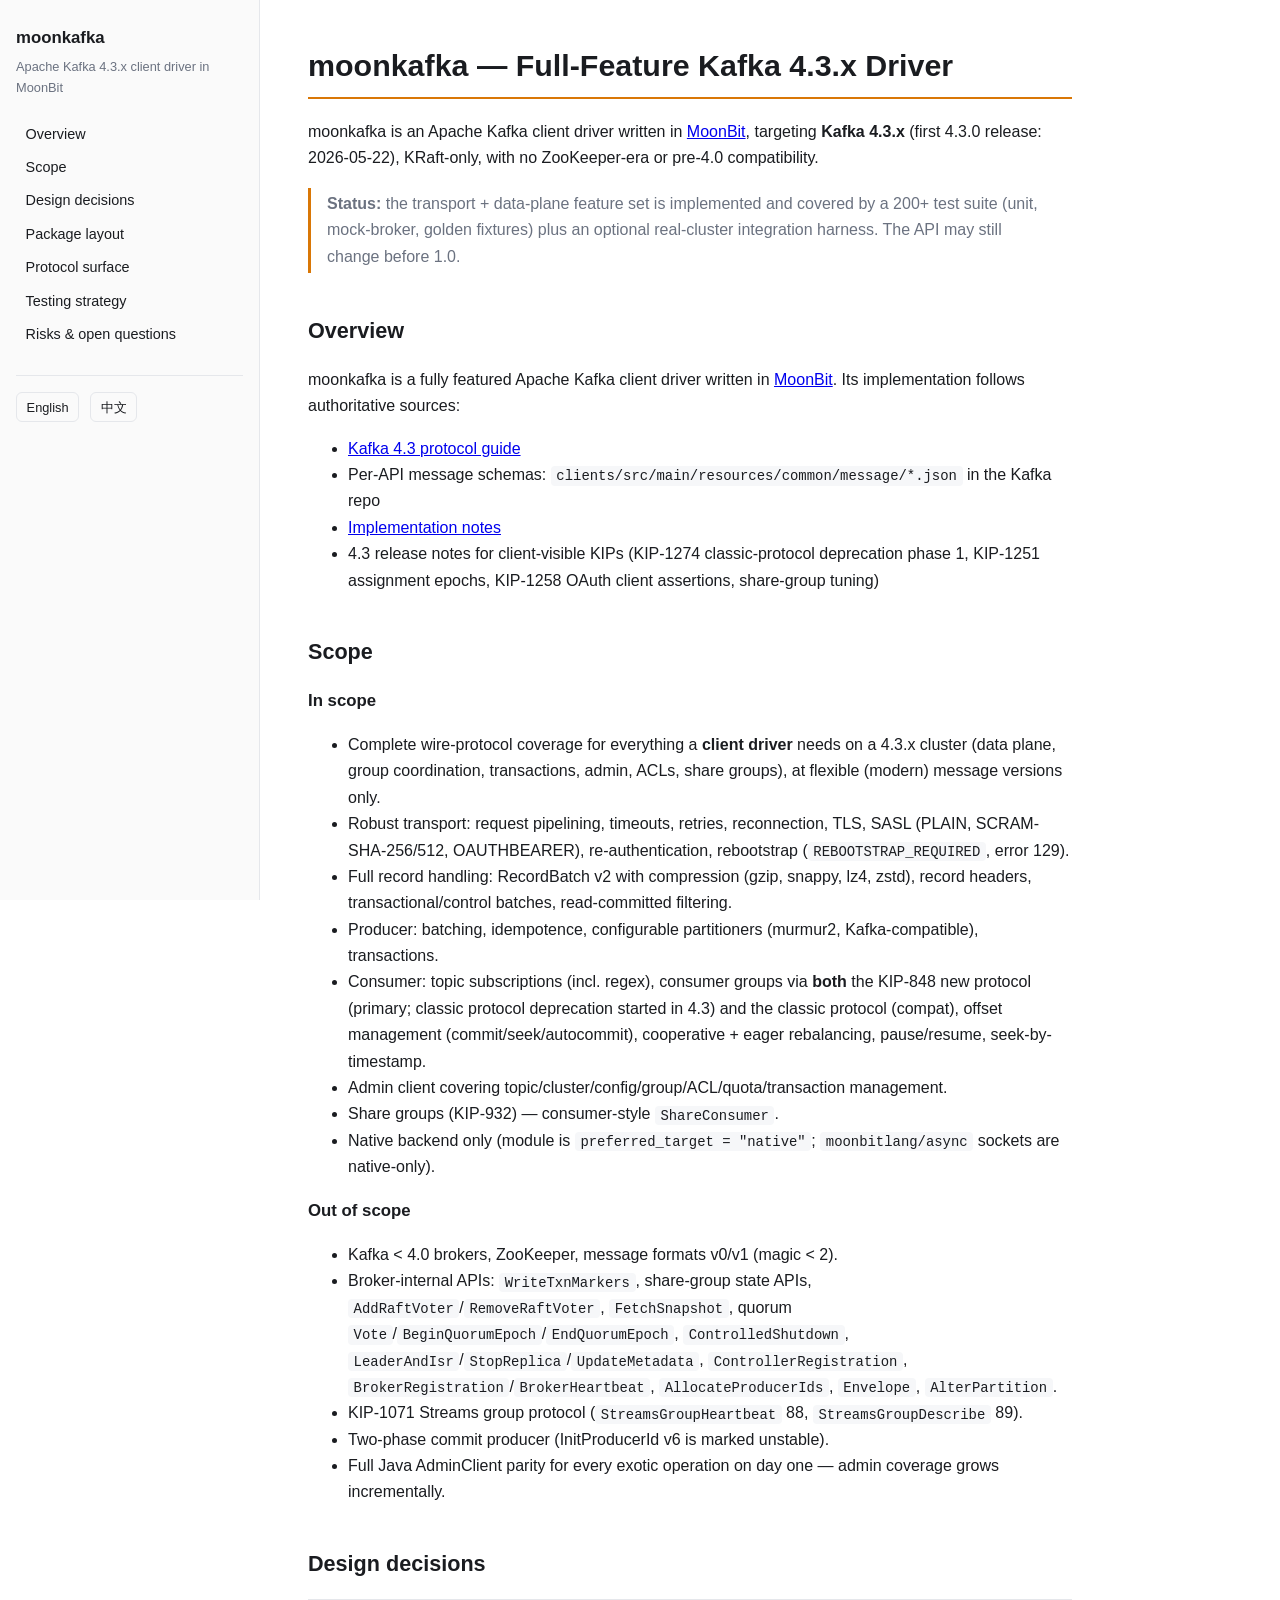
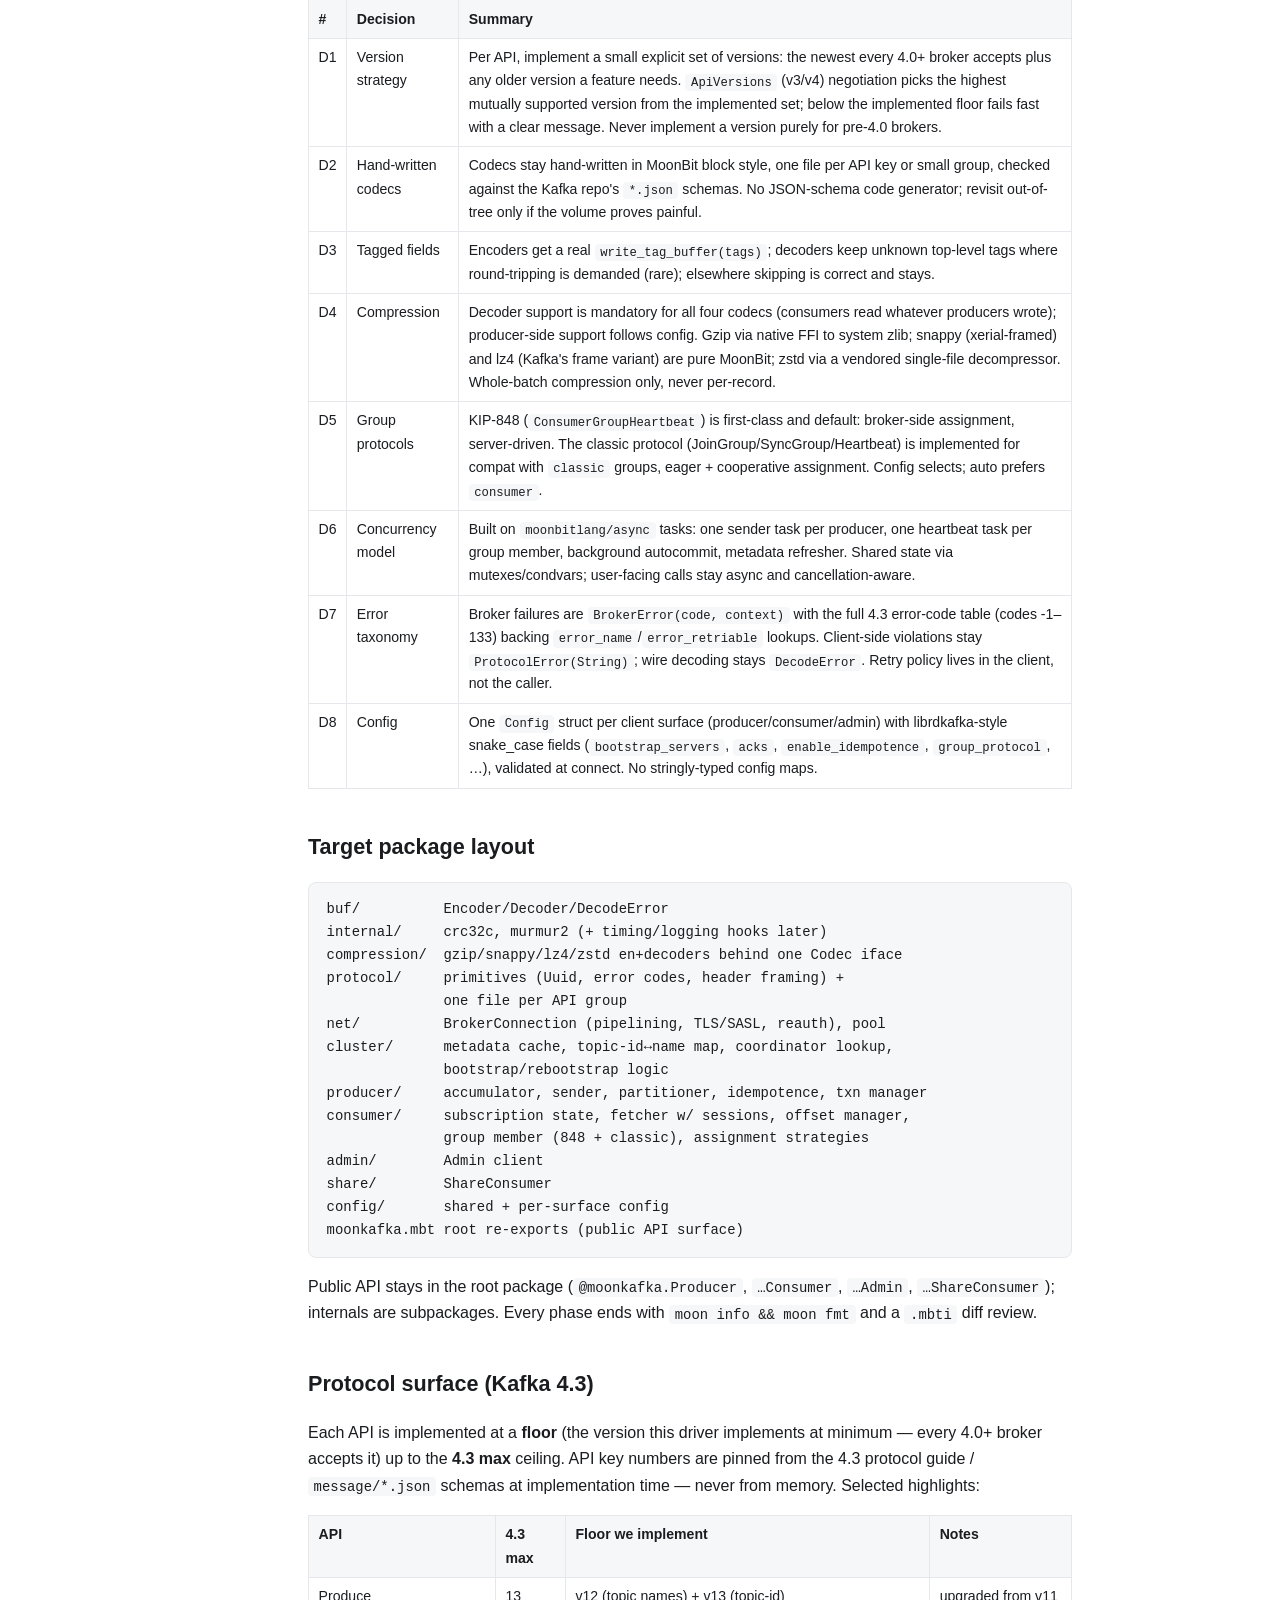
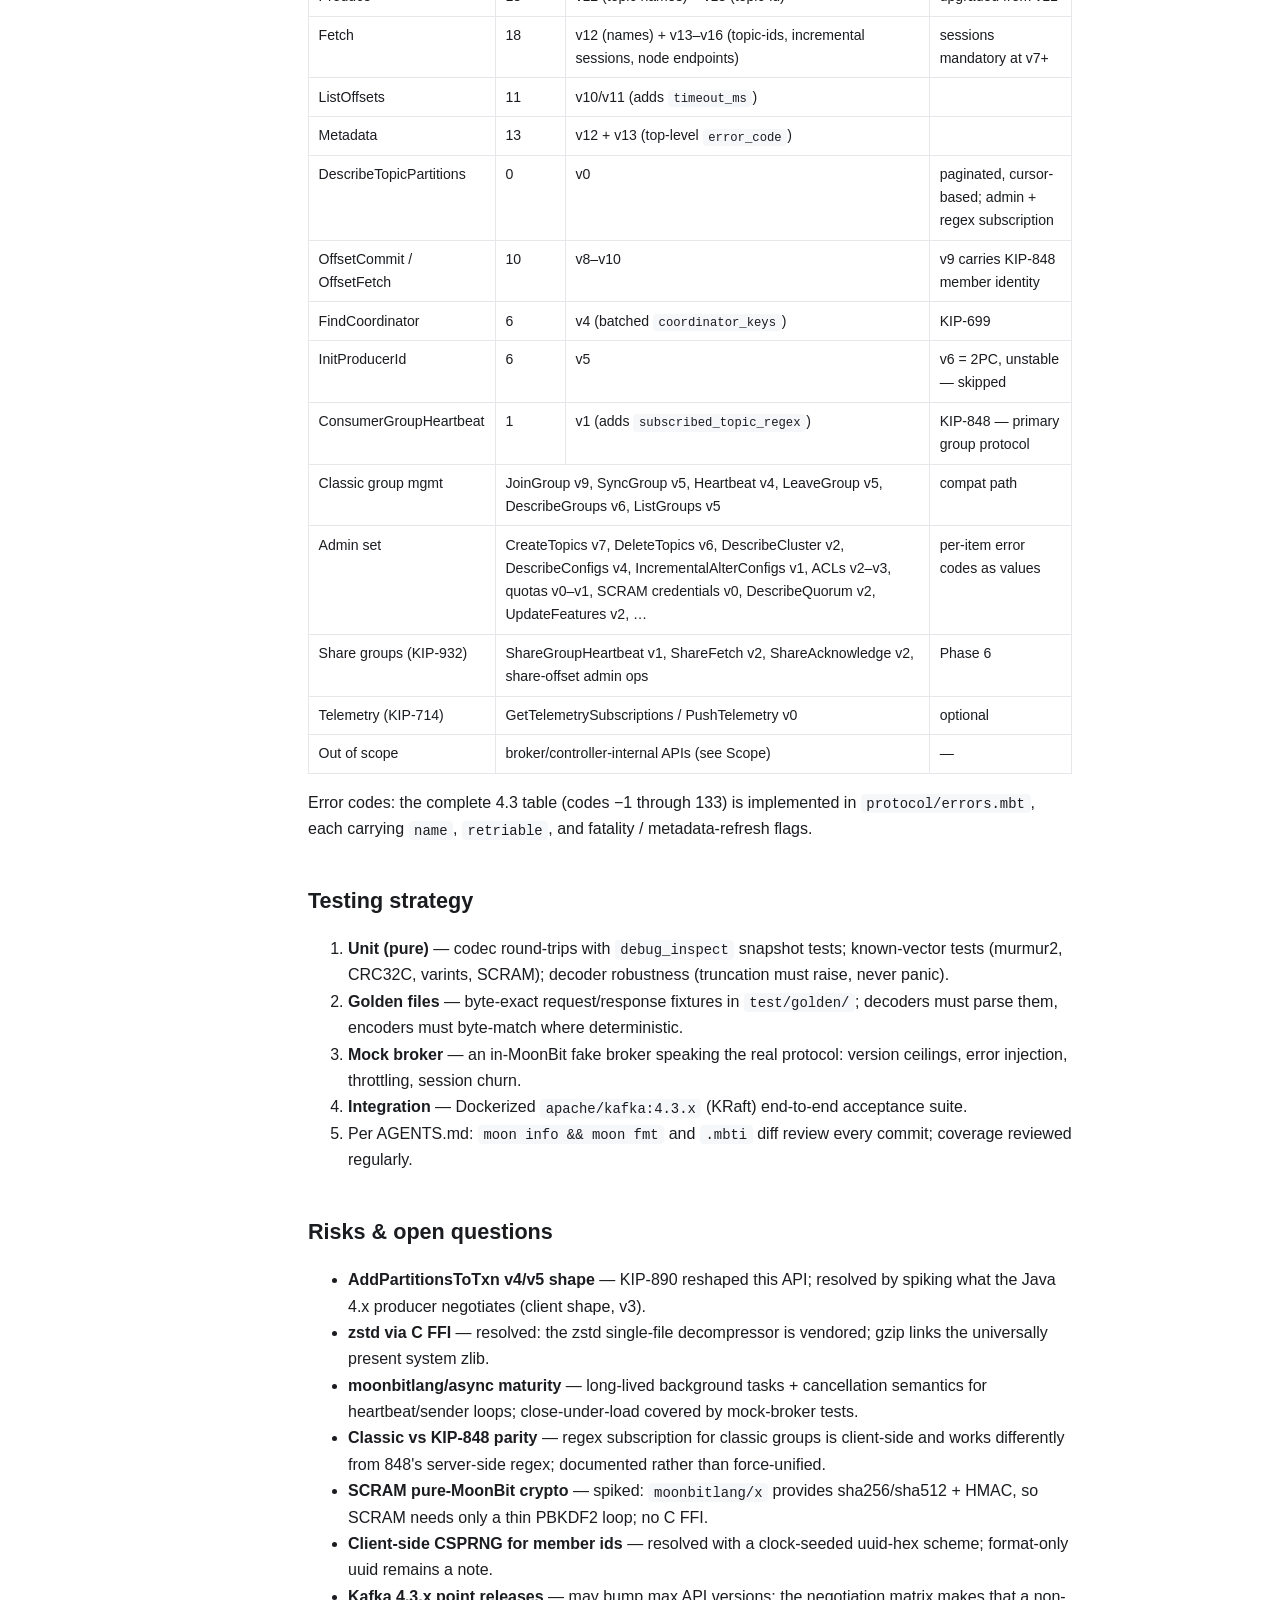
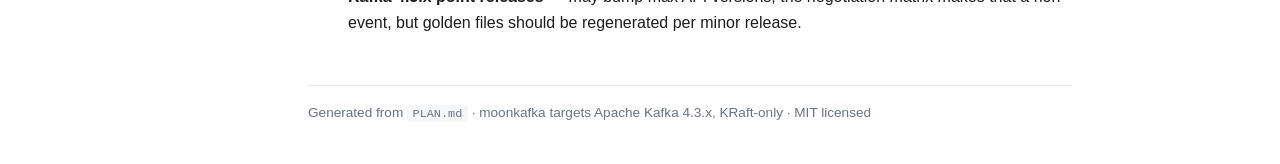
==== docs/html/en_US/index.html @ 0611263e "Remove the finished Roadmap section from the docs pages" ====
<!DOCTYPE html>
<html lang="en">
<head>
<meta charset="utf-8">
<meta name="viewport" content="width=device-width, initial-scale=1">
<title>moonkafka — Documentation</title>
<link rel="stylesheet" href="style.css">
</head>
<body>
<div class="layout">
<nav>
  <div class="brand">moonkafka</div>
  <div class="tagline">Apache Kafka 4.3.x client driver in MoonBit</div>
  <a href="#overview">Overview</a>
  <a href="#scope">Scope</a>
  <a href="#design">Design decisions</a>
  <a href="#layout">Package layout</a>
  <a href="#protocol">Protocol surface</a>
  <a href="#testing">Testing strategy</a>
  <a href="#risks">Risks &amp; open questions</a>
  <div class="lang-switch">
    <a href="/moonkafka/en_US/">English</a>
    <a href="/moonkafka/zh_CN/">中文</a>
  </div>
</nav>
<main>
<h1>moonkafka — Full-Feature Kafka 4.3.x Driver</h1>

<p>moonkafka is an Apache Kafka client driver written in
<a href="https://www.moonbitlang.com/">MoonBit</a>, targeting
<strong>Kafka 4.3.x</strong> (first 4.3.0 release: 2026-05-22), KRaft-only,
with no ZooKeeper-era or pre-4.0 compatibility.</p>

<blockquote><strong>Status:</strong> the transport + data-plane feature set is
implemented and covered by a 200+ test suite (unit, mock-broker, golden
fixtures) plus an optional real-cluster integration harness. The API may still
change before 1.0.</blockquote>

<h2 id="overview">Overview</h2>
<p>moonkafka is a fully featured Apache Kafka client driver written in
<a href="https://www.moonbitlang.com/">MoonBit</a>. Its implementation follows
authoritative sources:</p>
<ul>
  <li><a href="https://kafka.apache.org/43/protocol.html">Kafka 4.3 protocol guide</a></li>
  <li>Per-API message schemas: <code>clients/src/main/resources/common/message/*.json</code> in the Kafka repo</li>
  <li><a href="https://kafka.apache.org/43/implementation.html">Implementation notes</a></li>
  <li>4.3 release notes for client-visible KIPs (KIP-1274 classic-protocol
  deprecation phase 1, KIP-1251 assignment epochs, KIP-1258 OAuth client
  assertions, share-group tuning)</li>
</ul>

<h2 id="scope">Scope</h2>
<h3>In scope</h3>
<ul>
  <li>Complete wire-protocol coverage for everything a <strong>client driver</strong>
  needs on a 4.3.x cluster (data plane, group coordination, transactions,
  admin, ACLs, share groups), at flexible (modern) message versions only.</li>
  <li>Robust transport: request pipelining, timeouts, retries, reconnection,
  TLS, SASL (PLAIN, SCRAM-SHA-256/512, OAUTHBEARER), re-authentication,
  rebootstrap (<code>REBOOTSTRAP_REQUIRED</code>, error 129).</li>
  <li>Full record handling: RecordBatch v2 with compression (gzip, snappy, lz4,
  zstd), record headers, transactional/control batches, read-committed
  filtering.</li>
  <li>Producer: batching, idempotence, configurable partitioners
  (murmur2, Kafka-compatible), transactions.</li>
  <li>Consumer: topic subscriptions (incl. regex), consumer groups via
  <strong>both</strong> the KIP-848 new protocol (primary; classic protocol
  deprecation started in 4.3) and the classic protocol (compat), offset
  management (commit/seek/autocommit), cooperative + eager rebalancing,
  pause/resume, seek-by-timestamp.</li>
  <li>Admin client covering topic/cluster/config/group/ACL/quota/transaction
  management.</li>
  <li>Share groups (KIP-932) — consumer-style <code>ShareConsumer</code>.</li>
  <li>Native backend only (module is <code>preferred_target = "native"</code>;
  <code>moonbitlang/async</code> sockets are native-only).</li>
</ul>
<h3>Out of scope</h3>
<ul>
  <li>Kafka &lt; 4.0 brokers, ZooKeeper, message formats v0/v1 (magic &lt; 2).</li>
  <li>Broker-internal APIs: <code>WriteTxnMarkers</code>, share-group state
  APIs, <code>AddRaftVoter</code>/<code>RemoveRaftVoter</code>,
  <code>FetchSnapshot</code>, quorum <code>Vote</code>/<code>BeginQuorumEpoch</code>/<code>EndQuorumEpoch</code>,
  <code>ControlledShutdown</code>, <code>LeaderAndIsr</code>/<code>StopReplica</code>/<code>UpdateMetadata</code>,
  <code>ControllerRegistration</code>, <code>BrokerRegistration</code>/<code>BrokerHeartbeat</code>,
  <code>AllocateProducerIds</code>, <code>Envelope</code>, <code>AlterPartition</code>.</li>
  <li>KIP-1071 Streams group protocol (<code>StreamsGroupHeartbeat</code> 88,
  <code>StreamsGroupDescribe</code> 89).</li>
  <li>Two-phase commit producer (InitProducerId v6 is marked unstable).</li>
  <li>Full Java AdminClient parity for every exotic operation on day one —
  admin coverage grows incrementally.</li>
</ul>

<h2 id="design">Design decisions</h2>
<table>
  <tr><th>#</th><th>Decision</th><th>Summary</th></tr>
  <tr><td>D1</td><td>Version strategy</td><td>Per API, implement a small explicit set of versions: the newest every 4.0+ broker accepts plus any older version a feature needs. <code>ApiVersions</code> (v3/v4) negotiation picks the highest mutually supported version from the implemented set; below the implemented floor fails fast with a clear message. Never implement a version purely for pre-4.0 brokers.</td></tr>
  <tr><td>D2</td><td>Hand-written codecs</td><td>Codecs stay hand-written in MoonBit block style, one file per API key or small group, checked against the Kafka repo's <code>*.json</code> schemas. No JSON-schema code generator; revisit out-of-tree only if the volume proves painful.</td></tr>
  <tr><td>D3</td><td>Tagged fields</td><td>Encoders get a real <code>write_tag_buffer(tags)</code>; decoders keep unknown top-level tags where round-tripping is demanded (rare); elsewhere skipping is correct and stays.</td></tr>
  <tr><td>D4</td><td>Compression</td><td>Decoder support is mandatory for all four codecs (consumers read whatever producers wrote); producer-side support follows config. Gzip via native FFI to system zlib; snappy (xerial-framed) and lz4 (Kafka's frame variant) are pure MoonBit; zstd via a vendored single-file decompressor. Whole-batch compression only, never per-record.</td></tr>
  <tr><td>D5</td><td>Group protocols</td><td>KIP-848 (<code>ConsumerGroupHeartbeat</code>) is first-class and default: broker-side assignment, server-driven. The classic protocol (JoinGroup/SyncGroup/Heartbeat) is implemented for compat with <code>classic</code> groups, eager + cooperative assignment. Config selects; auto prefers <code>consumer</code>.</td></tr>
  <tr><td>D6</td><td>Concurrency model</td><td>Built on <code>moonbitlang/async</code> tasks: one sender task per producer, one heartbeat task per group member, background autocommit, metadata refresher. Shared state via mutexes/condvars; user-facing calls stay async and cancellation-aware.</td></tr>
  <tr><td>D7</td><td>Error taxonomy</td><td>Broker failures are <code>BrokerError(code, context)</code> with the full 4.3 error-code table (codes -1–133) backing <code>error_name</code>/<code>error_retriable</code> lookups. Client-side violations stay <code>ProtocolError(String)</code>; wire decoding stays <code>DecodeError</code>. Retry policy lives in the client, not the caller.</td></tr>
  <tr><td>D8</td><td>Config</td><td>One <code>Config</code> struct per client surface (producer/consumer/admin) with librdkafka-style snake_case fields (<code>bootstrap_servers</code>, <code>acks</code>, <code>enable_idempotence</code>, <code>group_protocol</code>, …), validated at connect. No stringly-typed config maps.</td></tr>
</table>

<h2 id="layout">Target package layout</h2>
<pre><code>buf/          Encoder/Decoder/DecodeError
internal/     crc32c, murmur2 (+ timing/logging hooks later)
compression/  gzip/snappy/lz4/zstd en+decoders behind one Codec iface
protocol/     primitives (Uuid, error codes, header framing) +
              one file per API group
net/          BrokerConnection (pipelining, TLS/SASL, reauth), pool
cluster/      metadata cache, topic-id↔name map, coordinator lookup,
              bootstrap/rebootstrap logic
producer/     accumulator, sender, partitioner, idempotence, txn manager
consumer/     subscription state, fetcher w/ sessions, offset manager,
              group member (848 + classic), assignment strategies
admin/        Admin client
share/        ShareConsumer
config/       shared + per-surface config
moonkafka.mbt root re-exports (public API surface)</code></pre>
<p>Public API stays in the root package (<code>@moonkafka.Producer</code>,
<code>…Consumer</code>, <code>…Admin</code>, <code>…ShareConsumer</code>);
internals are subpackages. Every phase ends with <code>moon info &amp;&amp; moon fmt</code>
and a <code>.mbti</code> diff review.</p>

<h2 id="protocol">Protocol surface (Kafka 4.3)</h2>
<p>Each API is implemented at a <strong>floor</strong> (the version this driver
implements at minimum — every 4.0+ broker accepts it) up to the <strong>4.3 max</strong>
ceiling. API key numbers are pinned from the 4.3 protocol guide /
<code>message/*.json</code> schemas at implementation time — never from memory.
Selected highlights:</p>
<table>
  <tr><th>API</th><th>4.3 max</th><th>Floor we implement</th><th>Notes</th></tr>
  <tr><td>Produce</td><td>13</td><td>v12 (topic names) + v13 (topic-id)</td><td>upgraded from v11</td></tr>
  <tr><td>Fetch</td><td>18</td><td>v12 (names) + v13–v16 (topic-ids, incremental sessions, node endpoints)</td><td>sessions mandatory at v7+</td></tr>
  <tr><td>ListOffsets</td><td>11</td><td>v10/v11 (adds <code>timeout_ms</code>)</td><td></td></tr>
  <tr><td>Metadata</td><td>13</td><td>v12 + v13 (top-level <code>error_code</code>)</td><td></td></tr>
  <tr><td>DescribeTopicPartitions</td><td>0</td><td>v0</td><td>paginated, cursor-based; admin + regex subscription</td></tr>
  <tr><td>OffsetCommit / OffsetFetch</td><td>10</td><td>v8–v10</td><td>v9 carries KIP-848 member identity</td></tr>
  <tr><td>FindCoordinator</td><td>6</td><td>v4 (batched <code>coordinator_keys</code>)</td><td>KIP-699</td></tr>
  <tr><td>InitProducerId</td><td>6</td><td>v5</td><td>v6 = 2PC, unstable — skipped</td></tr>
  <tr><td>ConsumerGroupHeartbeat</td><td>1</td><td>v1 (adds <code>subscribed_topic_regex</code>)</td><td>KIP-848 — primary group protocol</td></tr>
  <tr><td>Classic group mgmt</td><td colspan="2">JoinGroup v9, SyncGroup v5, Heartbeat v4, LeaveGroup v5, DescribeGroups v6, ListGroups v5</td><td>compat path</td></tr>
  <tr><td>Admin set</td><td colspan="2">CreateTopics v7, DeleteTopics v6, DescribeCluster v2, DescribeConfigs v4, IncrementalAlterConfigs v1, ACLs v2–v3, quotas v0–v1, SCRAM credentials v0, DescribeQuorum v2, UpdateFeatures v2, …</td><td>per-item error codes as values</td></tr>
  <tr><td>Share groups (KIP-932)</td><td colspan="2">ShareGroupHeartbeat v1, ShareFetch v2, ShareAcknowledge v2, share-offset admin ops</td><td>Phase 6</td></tr>
  <tr><td>Telemetry (KIP-714)</td><td colspan="2">GetTelemetrySubscriptions / PushTelemetry v0</td><td>optional</td></tr>
  <tr><td>Out of scope</td><td colspan="2">broker/controller-internal APIs (see Scope)</td><td>—</td></tr>
</table>
<p>Error codes: the complete 4.3 table (codes −1 through 133) is implemented in
<code>protocol/errors.mbt</code>, each carrying <code>name</code>,
<code>retriable</code>, and fatality / metadata-refresh flags.</p>

<h2 id="testing">Testing strategy</h2>
<ol>
  <li><strong>Unit (pure)</strong> — codec round-trips with <code>debug_inspect</code> snapshot tests; known-vector tests (murmur2, CRC32C, varints, SCRAM); decoder robustness (truncation must raise, never panic).</li>
  <li><strong>Golden files</strong> — byte-exact request/response fixtures in <code>test/golden/</code>; decoders must parse them, encoders must byte-match where deterministic.</li>
  <li><strong>Mock broker</strong> — an in-MoonBit fake broker speaking the real protocol: version ceilings, error injection, throttling, session churn.</li>
  <li><strong>Integration</strong> — Dockerized <code>apache/kafka:4.3.x</code> (KRaft) end-to-end acceptance suite.</li>
  <li>Per AGENTS.md: <code>moon info &amp;&amp; moon fmt</code> and <code>.mbti</code> diff review every commit; coverage reviewed regularly.</li>
</ol>

<h2 id="risks">Risks &amp; open questions</h2>
<ul>
  <li><strong>AddPartitionsToTxn v4/v5 shape</strong> — KIP-890 reshaped this API; resolved by spiking what the Java 4.x producer negotiates (client shape, v3).</li>
  <li><strong>zstd via C FFI</strong> — resolved: the zstd single-file decompressor is vendored; gzip links the universally present system zlib.</li>
  <li><strong>moonbitlang/async maturity</strong> — long-lived background tasks + cancellation semantics for heartbeat/sender loops; close-under-load covered by mock-broker tests.</li>
  <li><strong>Classic vs KIP-848 parity</strong> — regex subscription for classic groups is client-side and works differently from 848's server-side regex; documented rather than force-unified.</li>
  <li><strong>SCRAM pure-MoonBit crypto</strong> — spiked: <code>moonbitlang/x</code> provides sha256/sha512 + HMAC, so SCRAM needs only a thin PBKDF2 loop; no C FFI.</li>
  <li><strong>Client-side CSPRNG for member ids</strong> — resolved with a clock-seeded uuid-hex scheme; format-only uuid remains a note.</li>
  <li><strong>Kafka 4.3.x point releases</strong> — may bump max API versions; the negotiation matrix makes that a non-event, but golden files should be regenerated per minor release.</li>
</ul>

<footer>Generated from <code>PLAN.md</code> · moonkafka targets Apache Kafka 4.3.x, KRaft-only · MIT licensed</footer>
</main>
</div>
</body>
</html>
---- docs/html/en_US/style.css ----
:root {
  --bg: #ffffff;
  --fg: #1a1c20;
  --muted: #6b7280;
  --border: #e5e7eb;
  --accent: #d97706;
  --accent-soft: #fef3c7;
  --code-bg: #f6f7f9;
  --sidebar: #fafafa;
}
@media (prefers-color-scheme: dark) {
  :root {
    --bg: #121417;
    --fg: #e6e8ea;
    --muted: #9aa1ab;
    --border: #2a2e35;
    --accent: #f59e0b;
    --accent-soft: #3a2f10;
    --code-bg: #1c2025;
    --sidebar: #171a1e;
  }
}
* { box-sizing: border-box; }
html { scroll-behavior: smooth; }
body {
  margin: 0;
  font-family: -apple-system, BlinkMacSystemFont, "Segoe UI", "Noto Sans", "PingFang SC", "Microsoft YaHei", sans-serif;
  background: var(--bg);
  color: var(--fg);
  line-height: 1.65;
}
.layout { display: flex; min-height: 100vh; }
nav {
  width: 260px;
  flex-shrink: 0;
  background: var(--sidebar);
  border-right: 1px solid var(--border);
  padding: 1.5rem 1rem;
  position: sticky;
  top: 0;
  height: 100vh;
  overflow-y: auto;
}
nav .brand { font-weight: 700; font-size: 1.05rem; margin-bottom: 0.25rem; }
nav .tagline { color: var(--muted); font-size: 0.8rem; margin-bottom: 1.25rem; }
nav a {
  display: block;
  color: var(--fg);
  text-decoration: none;
  padding: 0.3rem 0.6rem;
  border-radius: 6px;
  font-size: 0.9rem;
}
nav a:hover { background: var(--accent-soft); color: var(--accent); }
.lang-switch { margin-top: 1.5rem; padding-top: 1rem; border-top: 1px solid var(--border); }
.lang-switch a {
  display: inline-block;
  padding: 0.2rem 0.6rem;
  border: 1px solid var(--border);
  border-radius: 6px;
  margin-right: 0.4rem;
  font-size: 0.8rem;
}
main { flex: 1; max-width: 860px; padding: 2.5rem 3rem; min-width: 0; }
h1 { font-size: 1.9rem; margin-top: 0; border-bottom: 2px solid var(--accent); padding-bottom: 0.4rem; }
h2 { font-size: 1.35rem; margin-top: 2.5rem; }
h3 { font-size: 1.05rem; }
code {
  background: var(--code-bg);
  padding: 0.1rem 0.35rem;
  border-radius: 4px;
  font-family: ui-monospace, SFMono-Regular, Menlo, Consolas, monospace;
  font-size: 0.87em;
}
pre {
  background: var(--code-bg);
  border: 1px solid var(--border);
  border-radius: 8px;
  padding: 0.9rem 1.1rem;
  overflow-x: auto;
}
pre code { background: none; padding: 0; }
table { border-collapse: collapse; width: 100%; margin: 1rem 0; font-size: 0.88rem; }
th, td { border: 1px solid var(--border); padding: 0.45rem 0.6rem; text-align: left; vertical-align: top; }
th { background: var(--code-bg); }
.status-done { color: #16a34a; font-weight: 600; }
.badge {
  display: inline-block;
  font-size: 0.72rem;
  font-weight: 600;
  padding: 0.1rem 0.5rem;
  border-radius: 999px;
  background: var(--accent-soft);
  color: var(--accent);
  vertical-align: middle;
}
blockquote {
  border-left: 3px solid var(--accent);
  margin: 1rem 0;
  padding: 0.2rem 1rem;
  color: var(--muted);
}
ul.checklist { list-style: none; padding-left: 0; }
ul.checklist li { padding-left: 1.5rem; position: relative; margin: 0.35rem 0; }
ul.checklist li::before { content: "✓"; position: absolute; left: 0; color: #16a34a; font-weight: 700; }
footer { margin-top: 3rem; border-top: 1px solid var(--border); padding-top: 1rem; color: var(--muted); font-size: 0.85rem; }
@media (max-width: 900px) {
  .layout { flex-direction: column; }
  nav { width: 100%; height: auto; position: static; border-right: none; border-bottom: 1px solid var(--border); }
  main { padding: 1.5rem; }
}
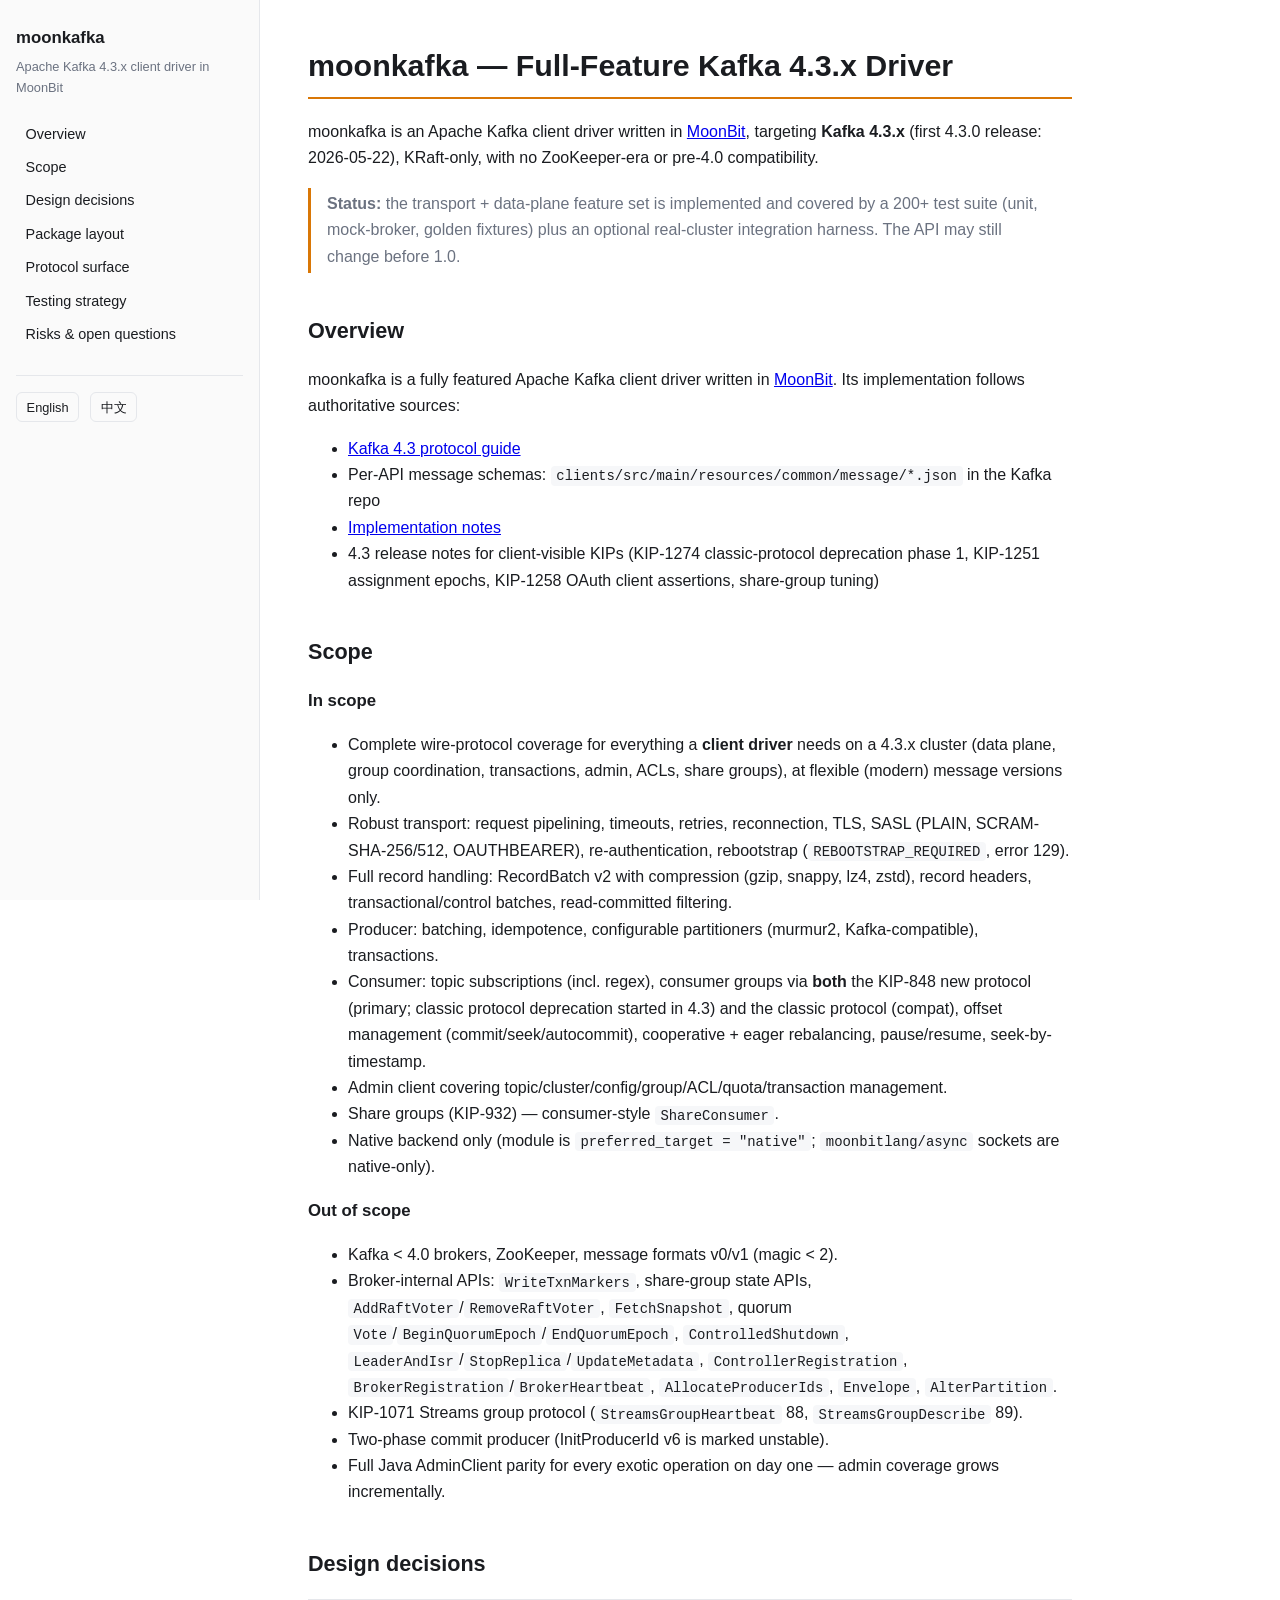
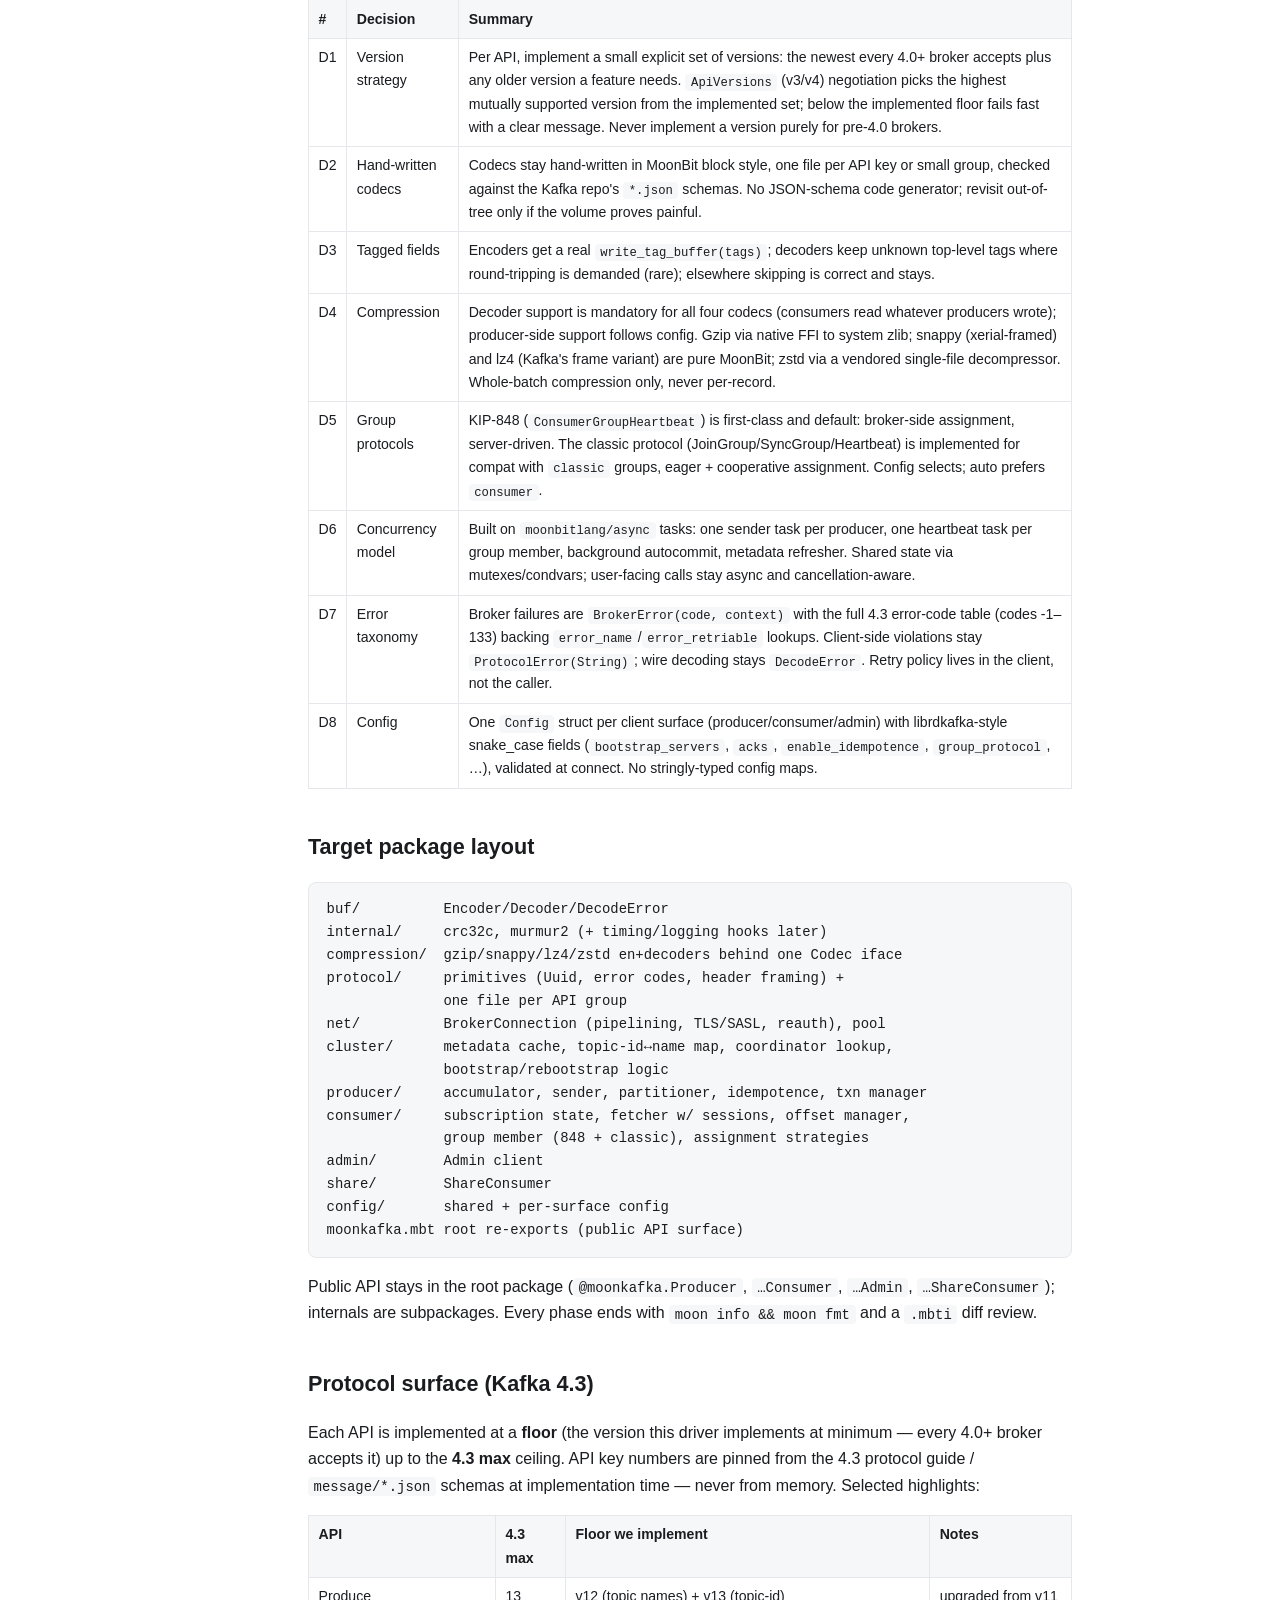
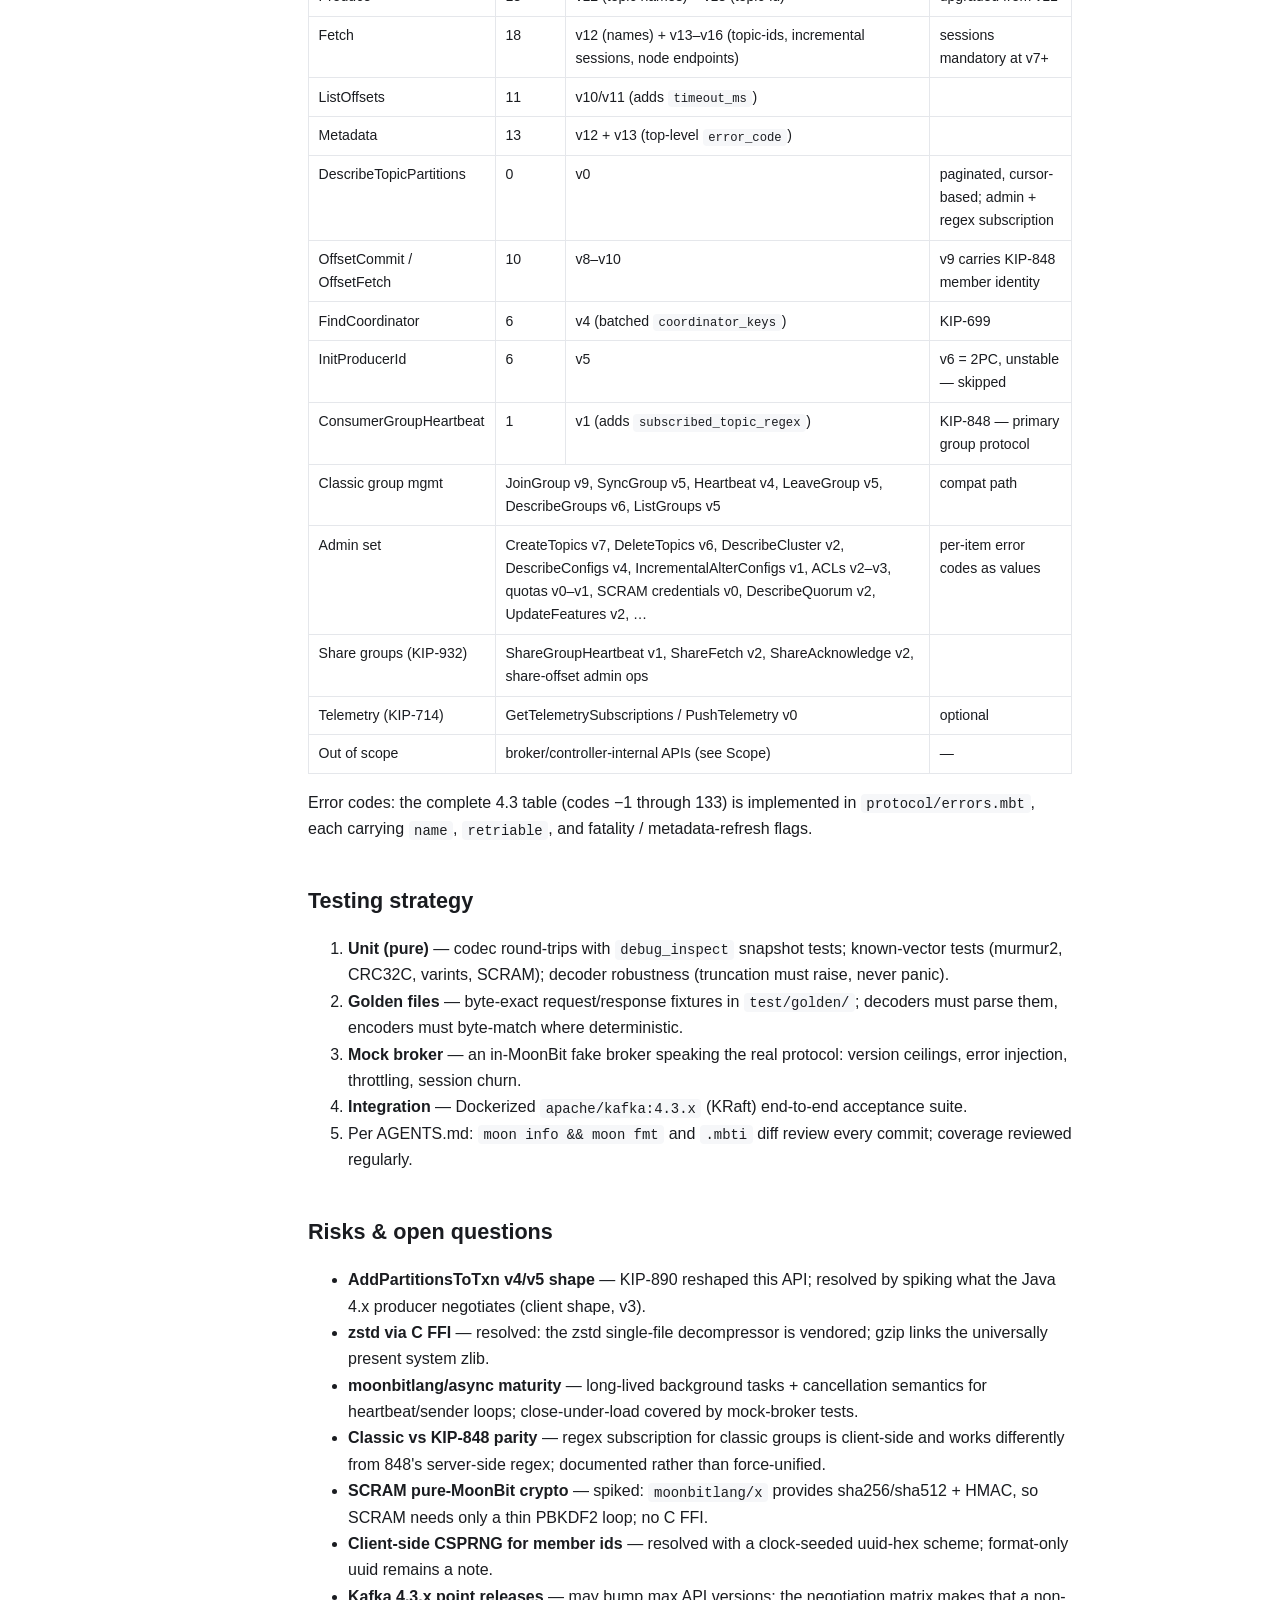
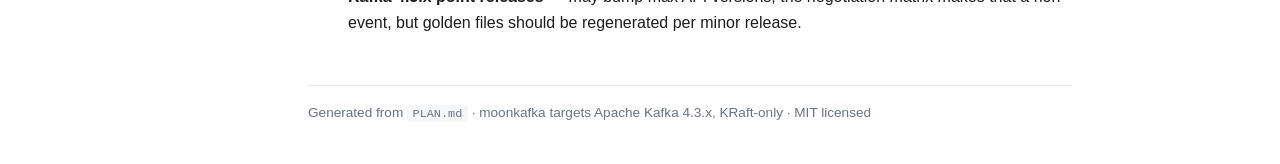
==== commit d8b55750: "Drop leftover phase references from the protocol tables" ====
--- a/docs/html/en_US/index.html
+++ b/docs/html/en_US/index.html
@@ -143,7 +143,7 @@
   <tr><td>ConsumerGroupHeartbeat</td><td>1</td><td>v1 (adds <code>subscribed_topic_regex</code>)</td><td>KIP-848 — primary group protocol</td></tr>
   <tr><td>Classic group mgmt</td><td colspan="2">JoinGroup v9, SyncGroup v5, Heartbeat v4, LeaveGroup v5, DescribeGroups v6, ListGroups v5</td><td>compat path</td></tr>
   <tr><td>Admin set</td><td colspan="2">CreateTopics v7, DeleteTopics v6, DescribeCluster v2, DescribeConfigs v4, IncrementalAlterConfigs v1, ACLs v2–v3, quotas v0–v1, SCRAM credentials v0, DescribeQuorum v2, UpdateFeatures v2, …</td><td>per-item error codes as values</td></tr>
-  <tr><td>Share groups (KIP-932)</td><td colspan="2">ShareGroupHeartbeat v1, ShareFetch v2, ShareAcknowledge v2, share-offset admin ops</td><td>Phase 6</td></tr>
+  <tr><td>Share groups (KIP-932)</td><td colspan="2">ShareGroupHeartbeat v1, ShareFetch v2, ShareAcknowledge v2, share-offset admin ops</td><td></td></tr>
   <tr><td>Telemetry (KIP-714)</td><td colspan="2">GetTelemetrySubscriptions / PushTelemetry v0</td><td>optional</td></tr>
   <tr><td>Out of scope</td><td colspan="2">broker/controller-internal APIs (see Scope)</td><td>—</td></tr>
 </table>
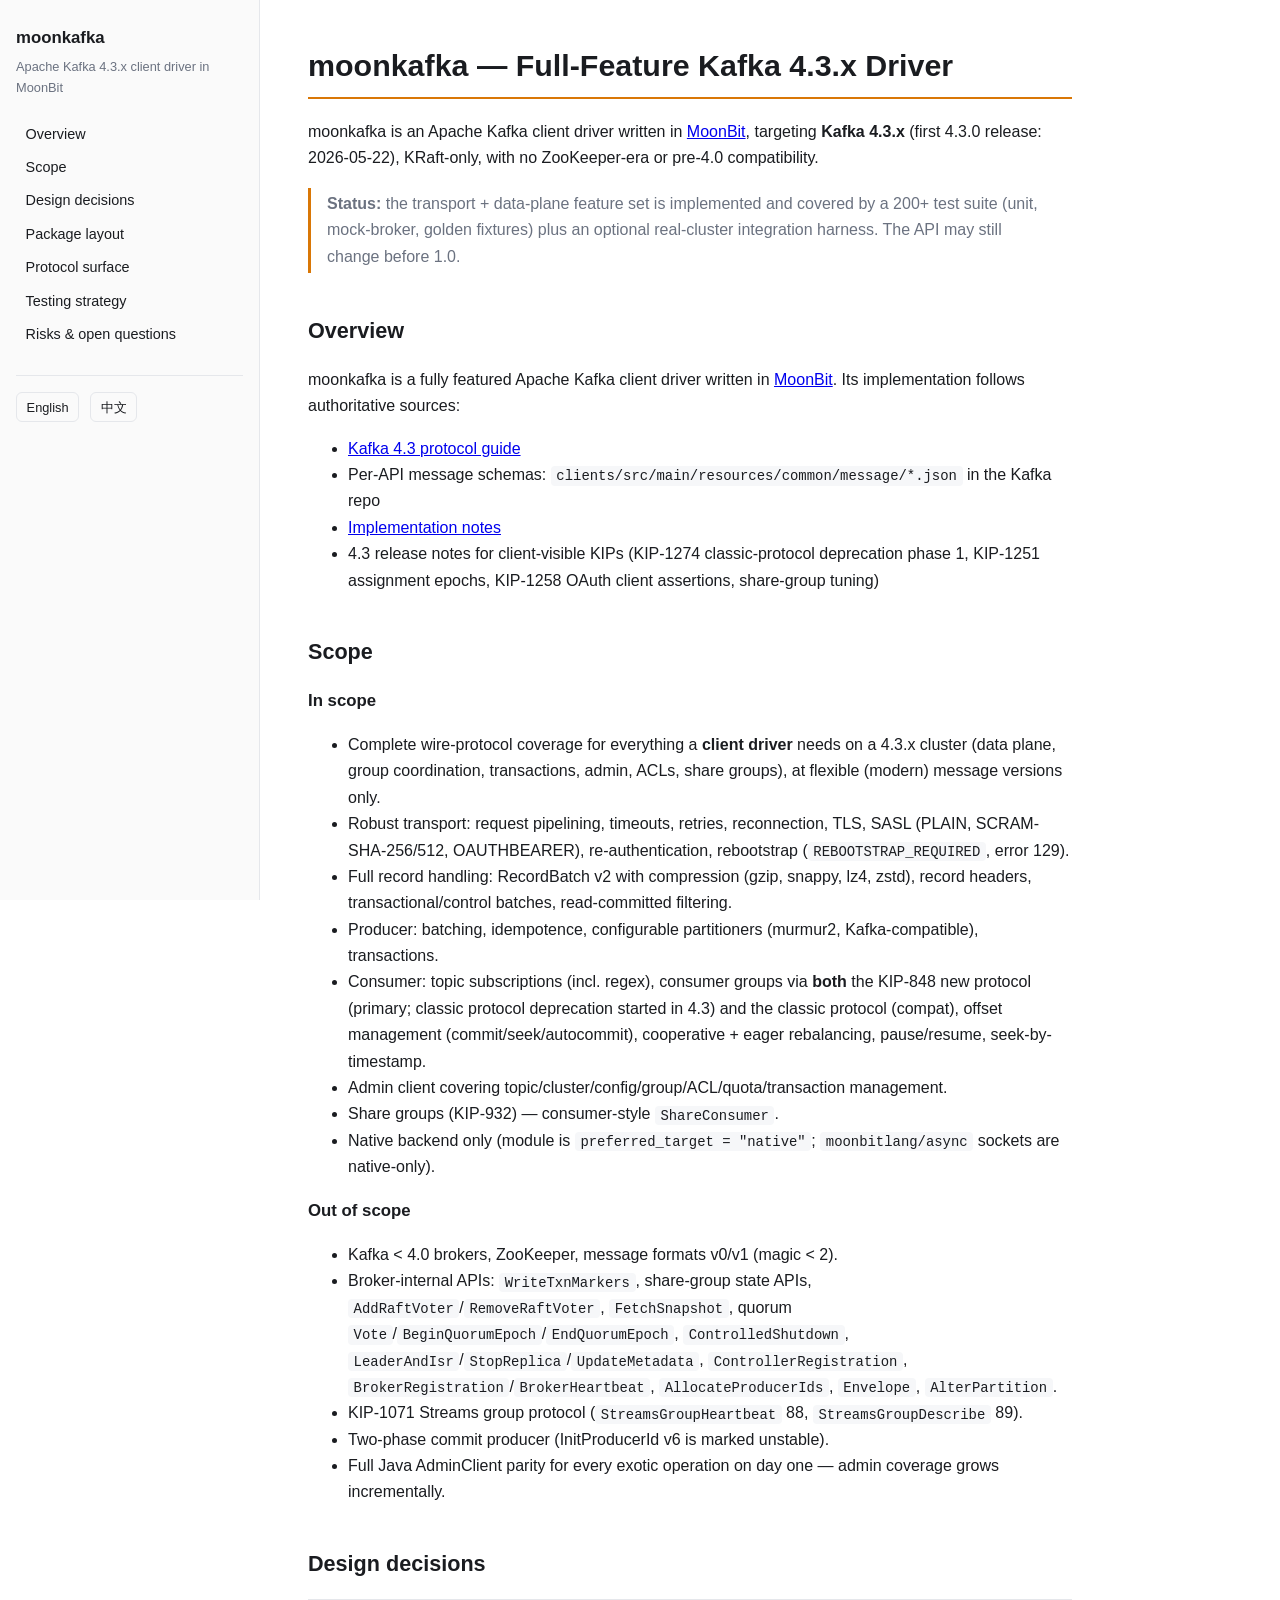
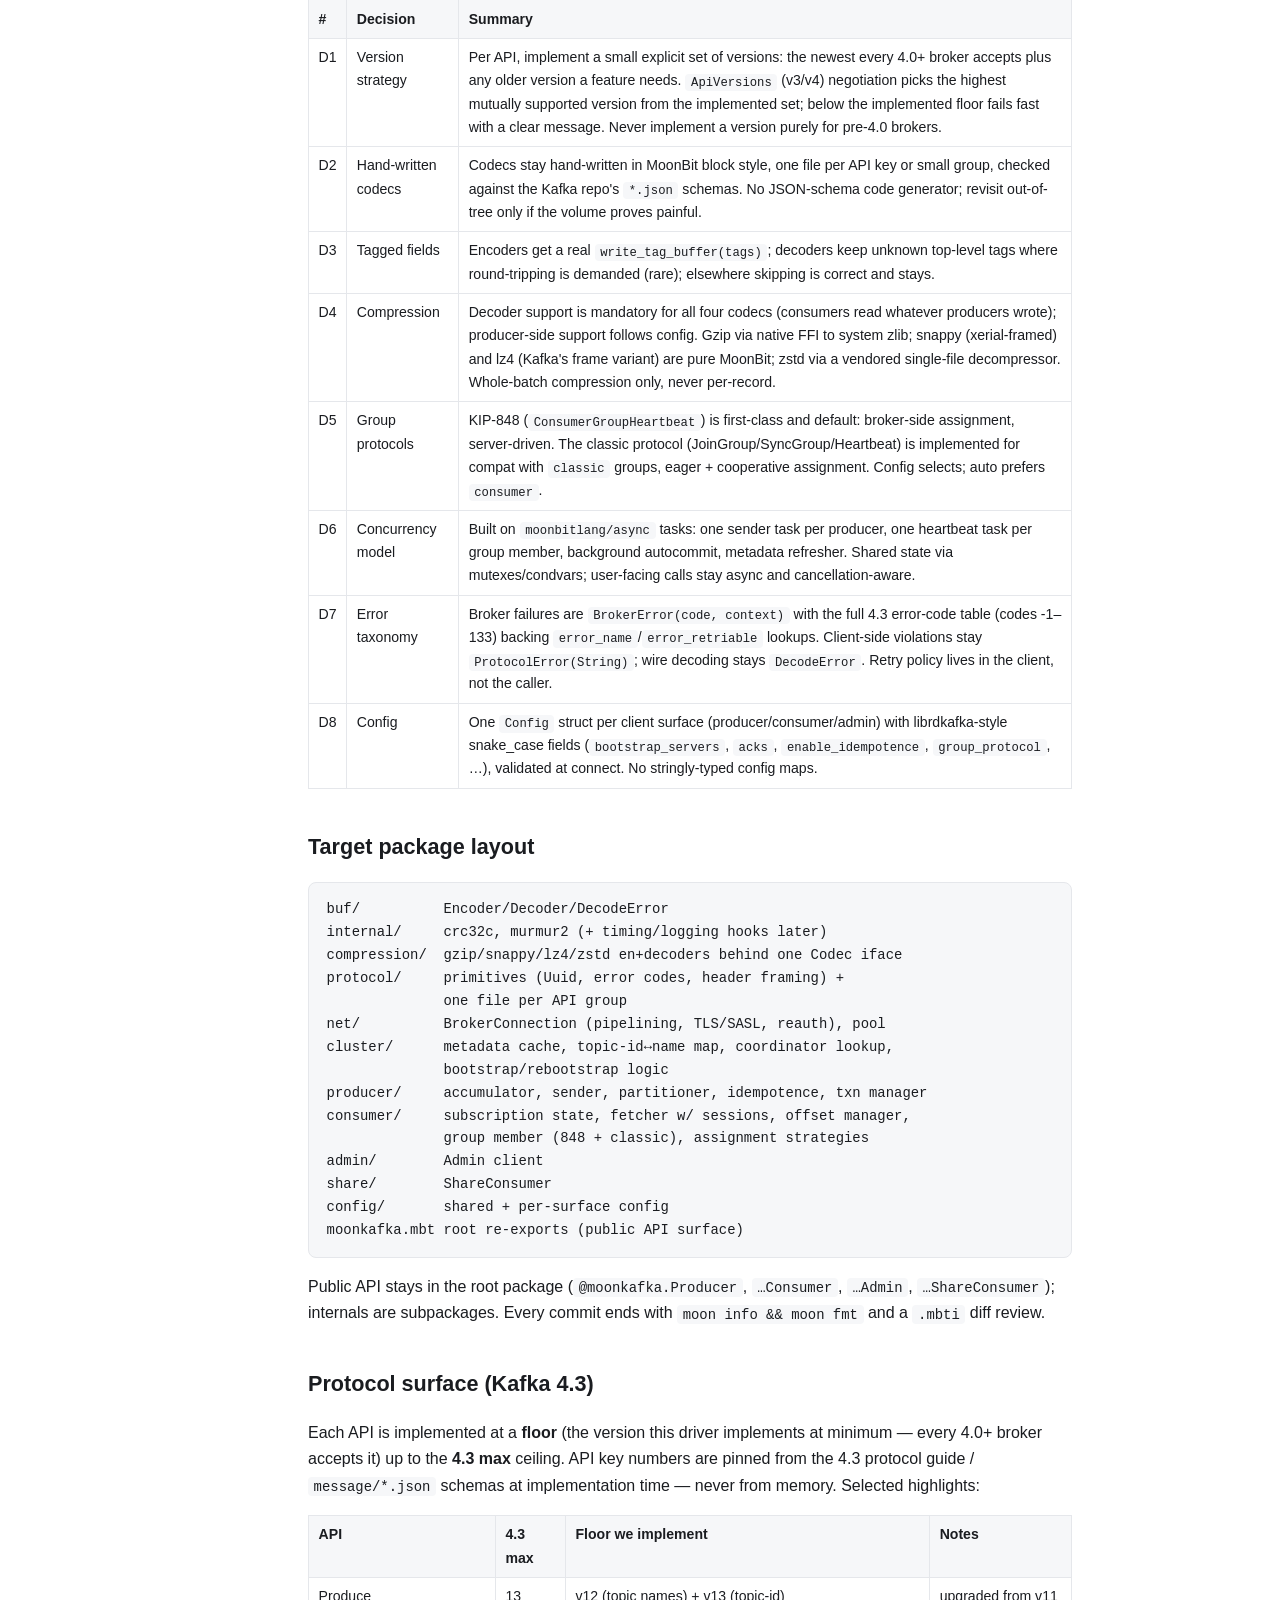
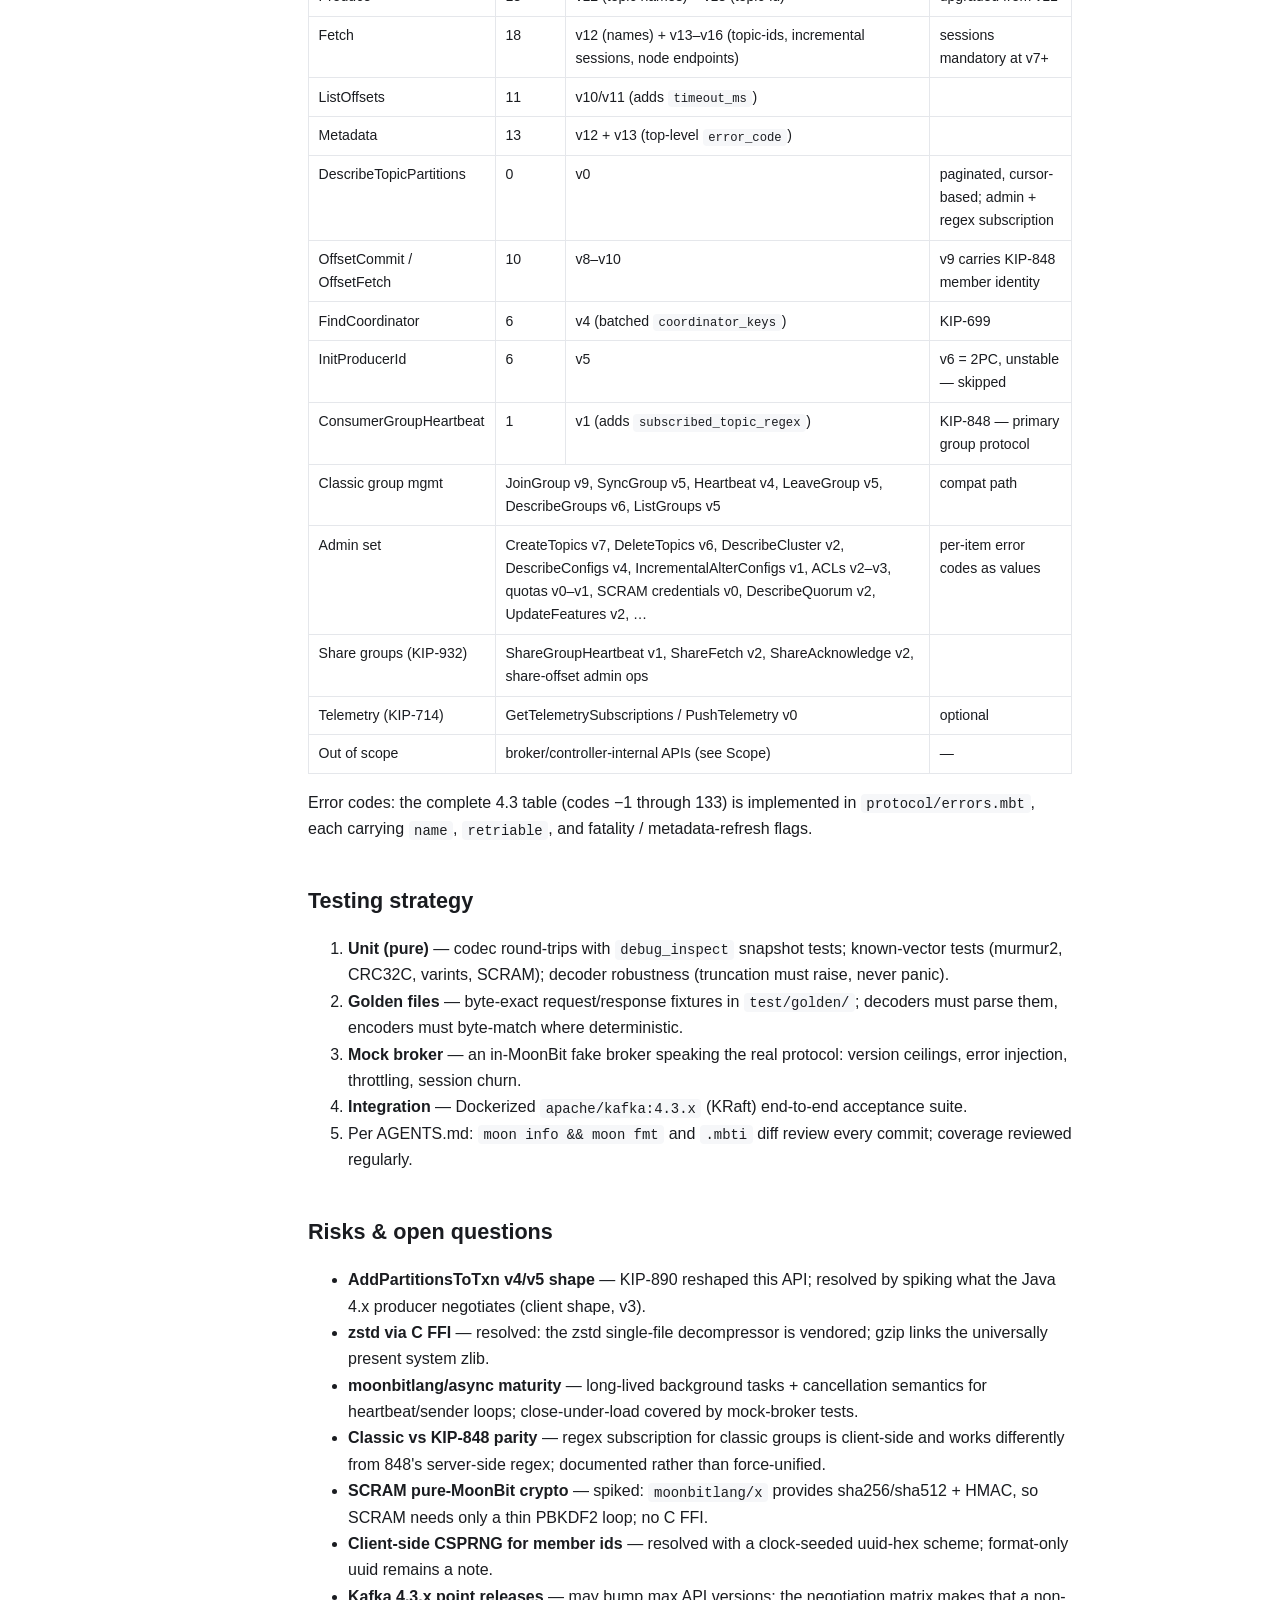
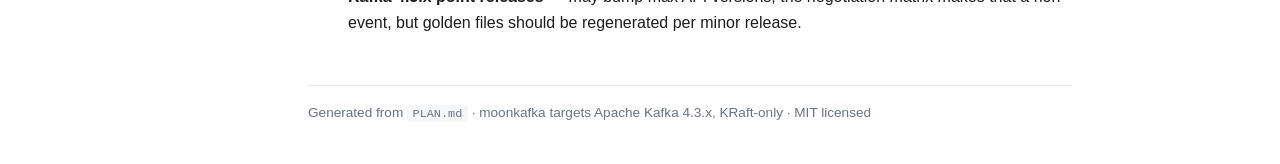
==== commit 938829a1: "Reword remaining phase references in layout paragraphs" ====
--- a/docs/html/en_US/index.html
+++ b/docs/html/en_US/index.html
@@ -121,7 +121,7 @@
 moonkafka.mbt root re-exports (public API surface)</code></pre>
 <p>Public API stays in the root package (<code>@moonkafka.Producer</code>,
 <code>…Consumer</code>, <code>…Admin</code>, <code>…ShareConsumer</code>);
-internals are subpackages. Every phase ends with <code>moon info &amp;&amp; moon fmt</code>
+internals are subpackages. Every commit ends with <code>moon info &amp;&amp; moon fmt</code>
 and a <code>.mbti</code> diff review.</p>
 
 <h2 id="protocol">Protocol surface (Kafka 4.3)</h2>
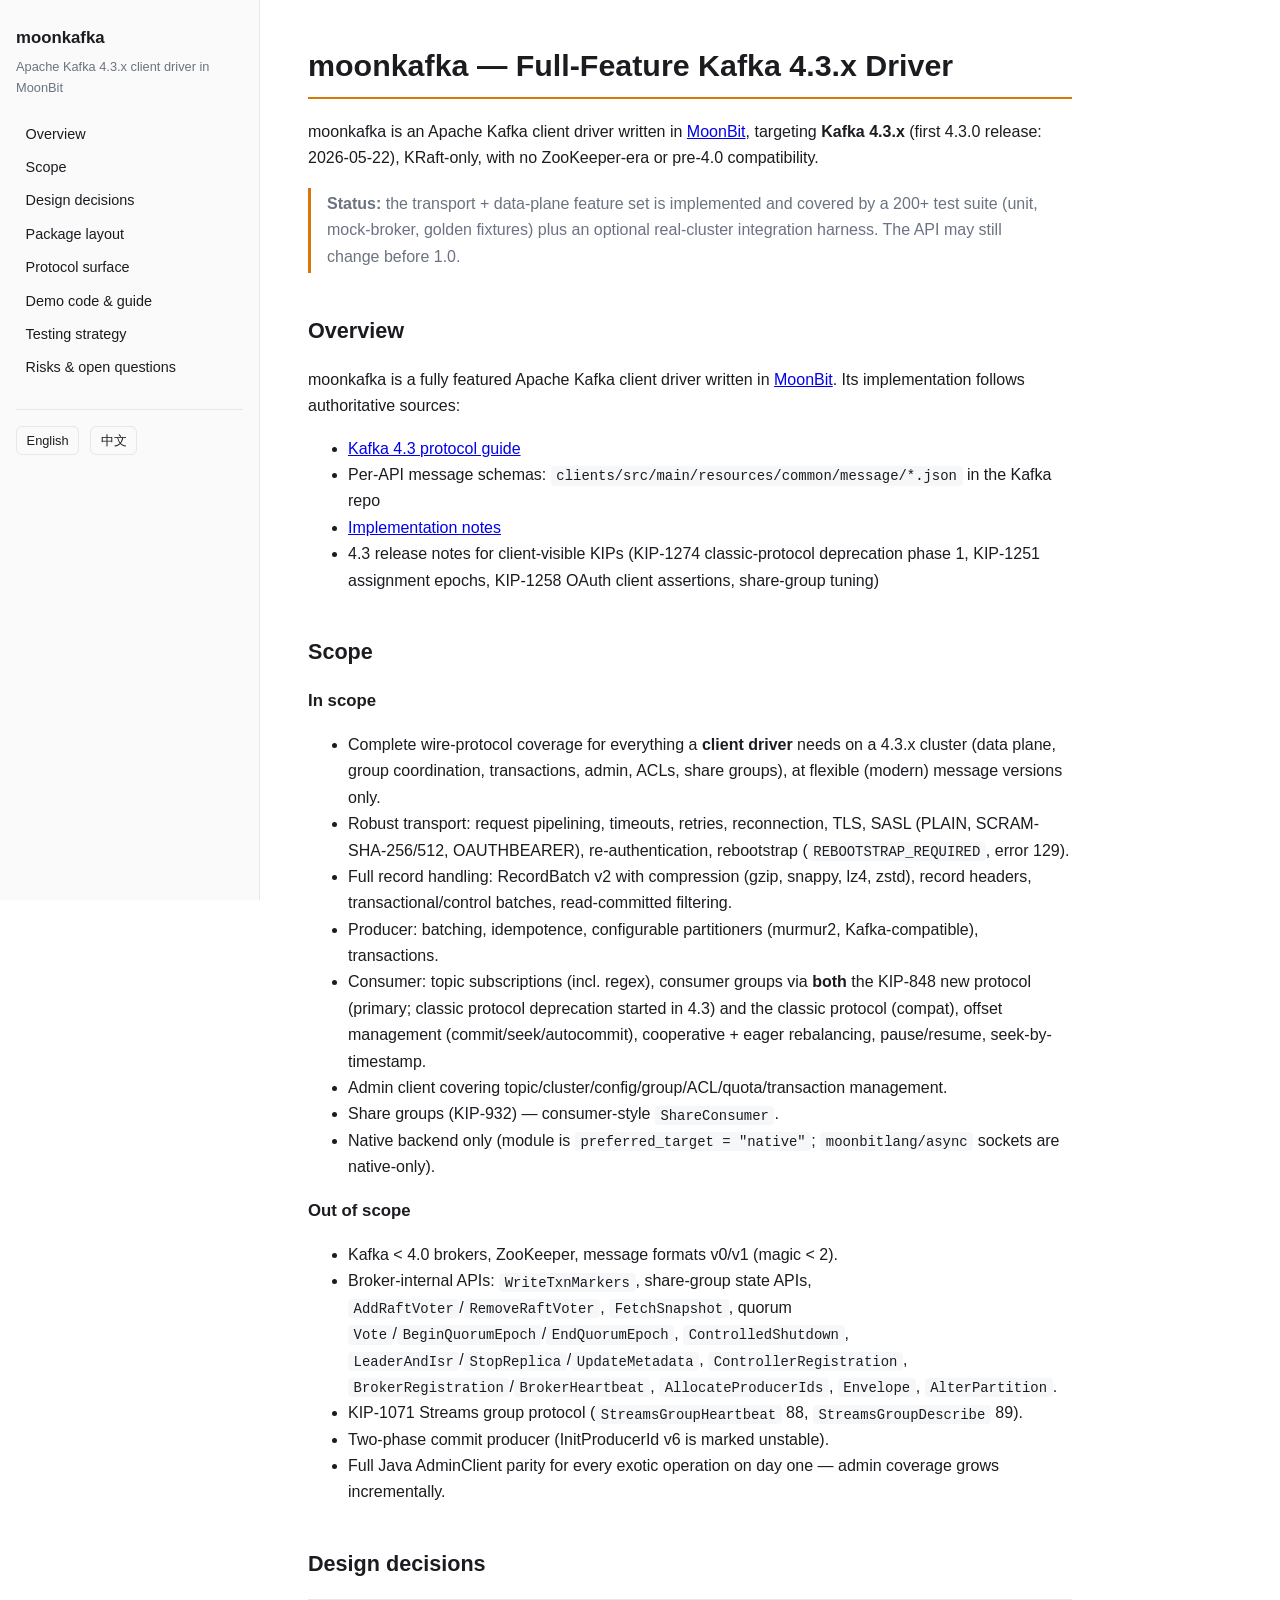
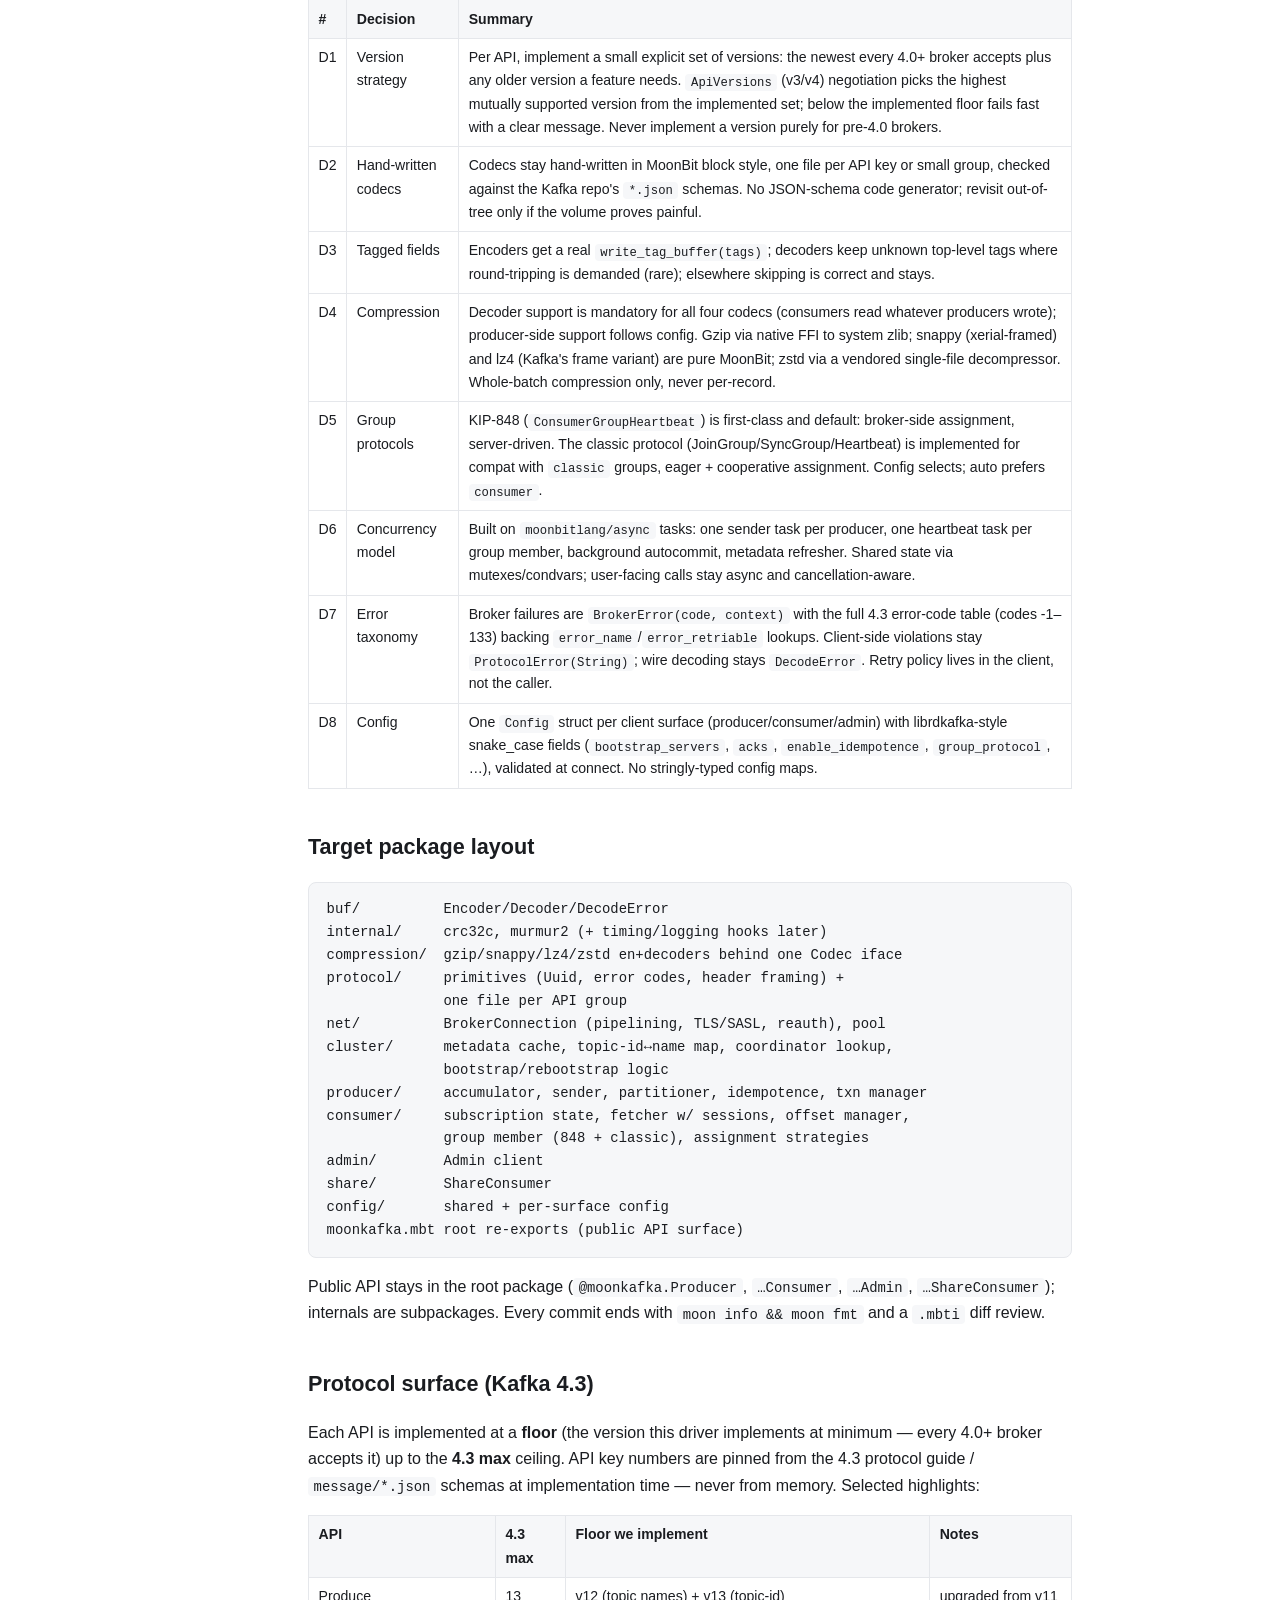
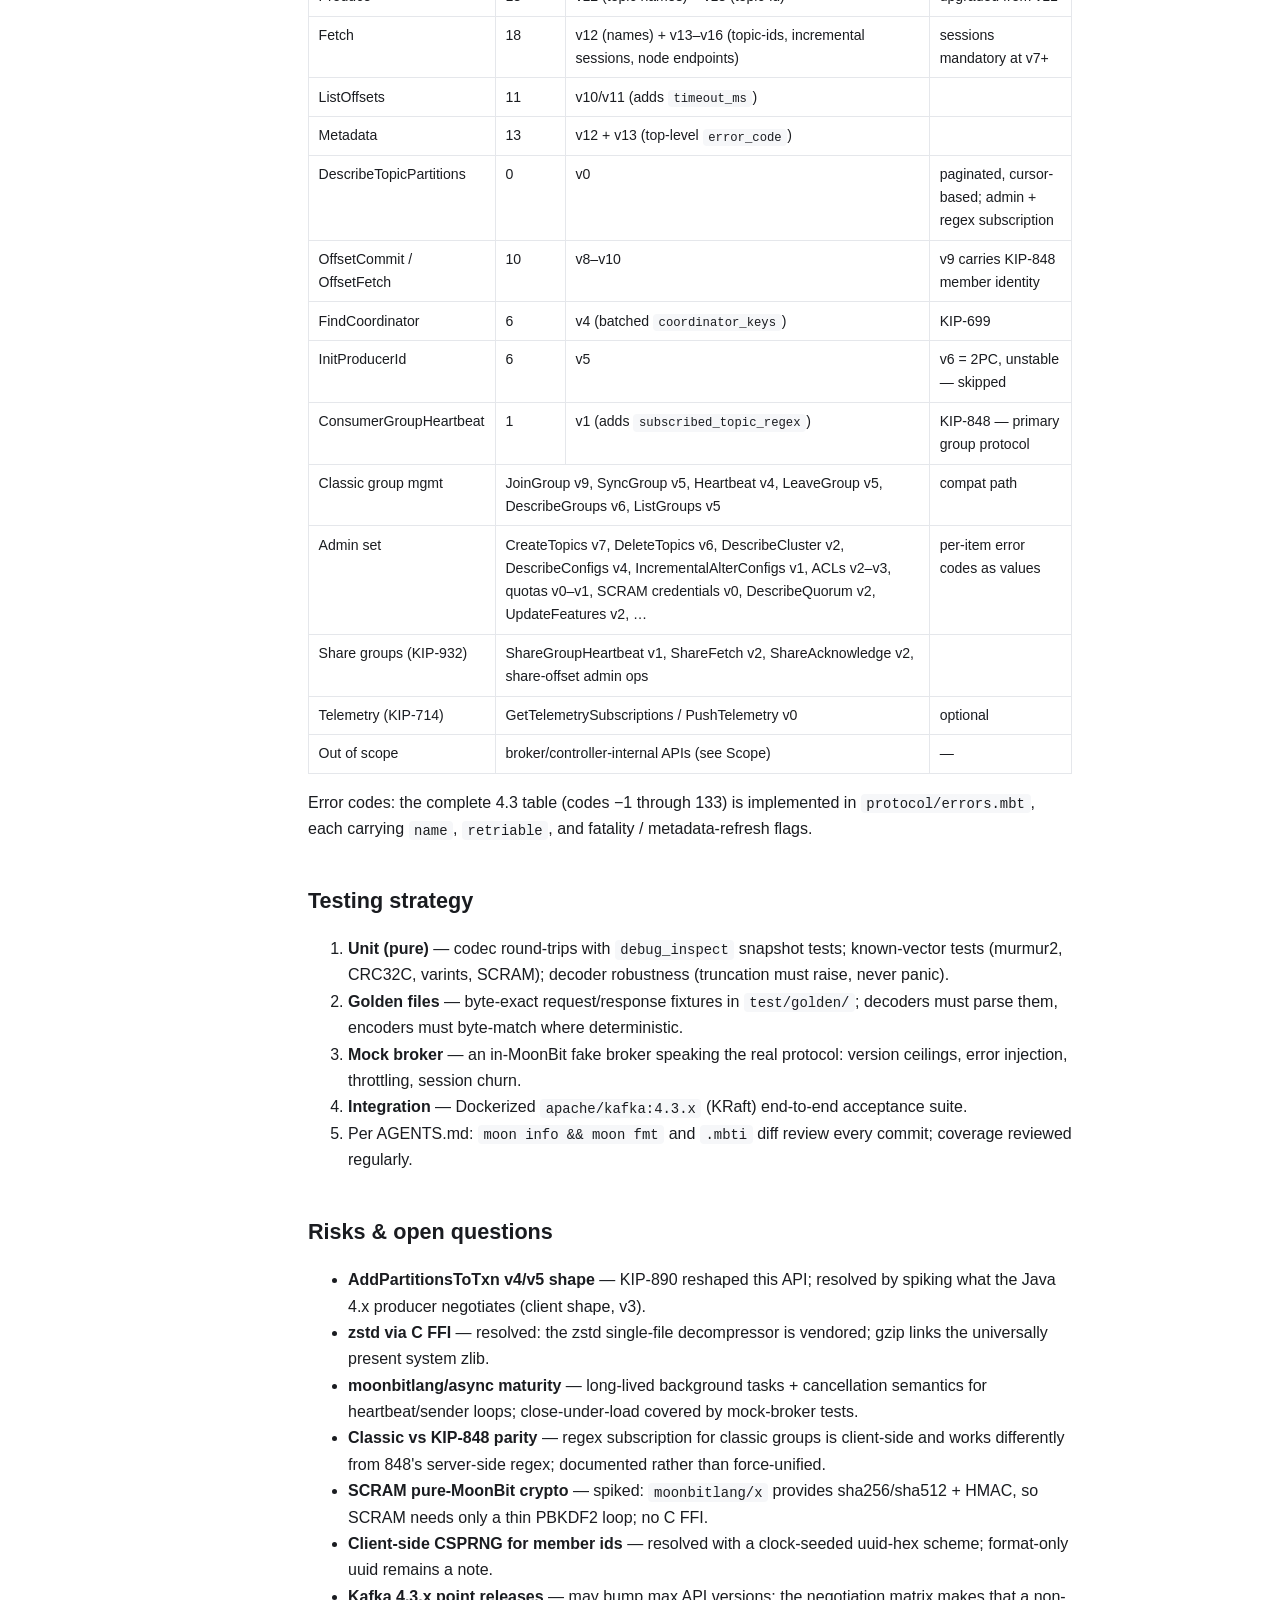
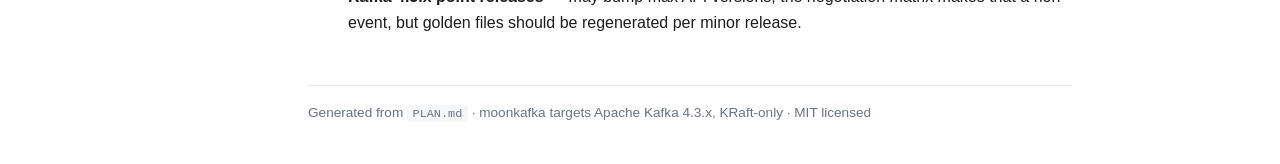
==== commit 8e6827f2: "Link localized demo guides from documentation pages" ====
--- a/docs/html/en_US/index.html
+++ b/docs/html/en_US/index.html
@@ -16,6 +16,7 @@
   <a href="#design">Design decisions</a>
   <a href="#layout">Package layout</a>
   <a href="#protocol">Protocol surface</a>
+  <a href="https://github.com/daqing/moonkafka/blob/main/docs/demo/README.md" target="_blank" rel="noopener">Demo code &amp; guide</a>
   <a href="#testing">Testing strategy</a>
   <a href="#risks">Risks &amp; open questions</a>
   <div class="lang-switch">
@@ -27,7 +28,7 @@
 <h1>moonkafka — Full-Feature Kafka 4.3.x Driver</h1>
 
 <p>moonkafka is an Apache Kafka client driver written in
-<a href="https://www.moonbitlang.com/">MoonBit</a>, targeting
+<a href="https://www.moonbitlang.com/" target="_blank" rel="noopener">MoonBit</a>, targeting
 <strong>Kafka 4.3.x</strong> (first 4.3.0 release: 2026-05-22), KRaft-only,
 with no ZooKeeper-era or pre-4.0 compatibility.</p>
 
@@ -38,7 +39,7 @@
 
 <h2 id="overview">Overview</h2>
 <p>moonkafka is a fully featured Apache Kafka client driver written in
-<a href="https://www.moonbitlang.com/">MoonBit</a>. Its implementation follows
+<a href="https://www.moonbitlang.com/" target="_blank" rel="noopener">MoonBit</a>. Its implementation follows
 authoritative sources:</p>
 <ul>
   <li><a href="https://kafka.apache.org/43/protocol.html">Kafka 4.3 protocol guide</a></li>
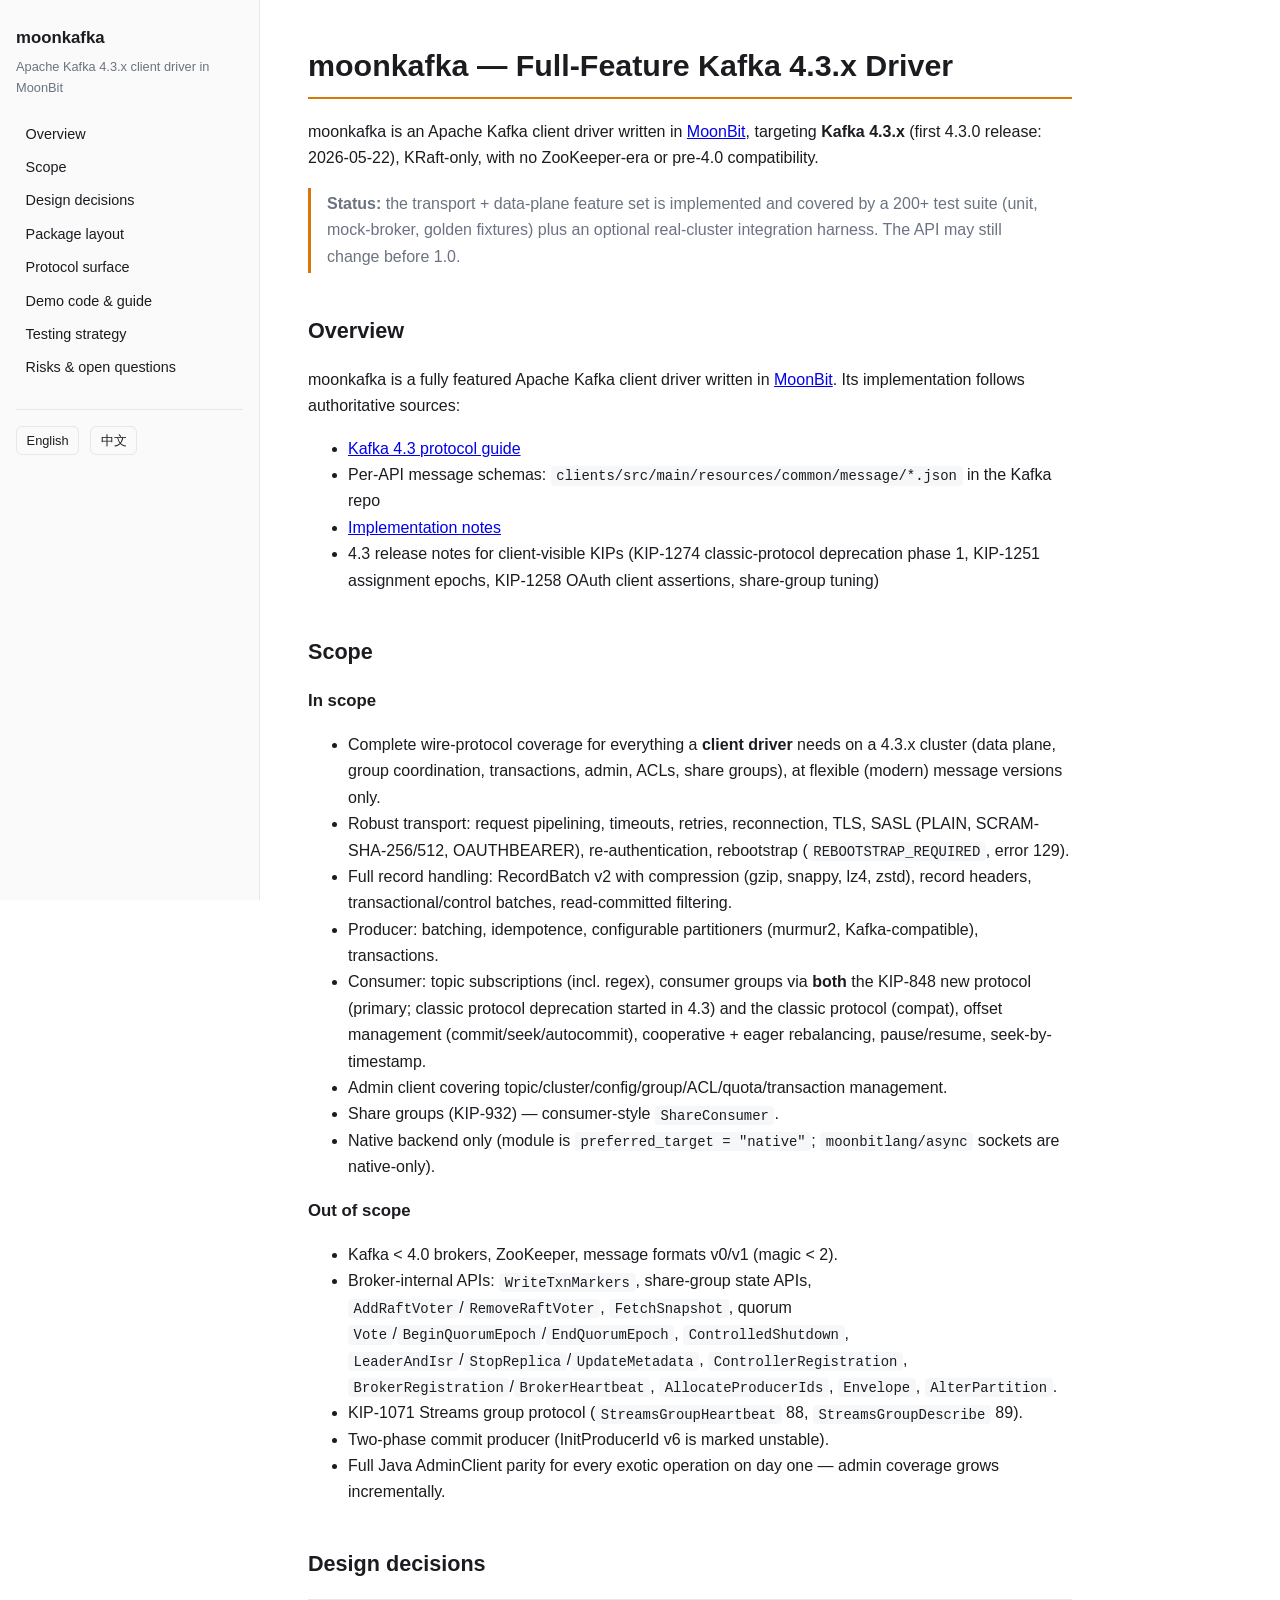
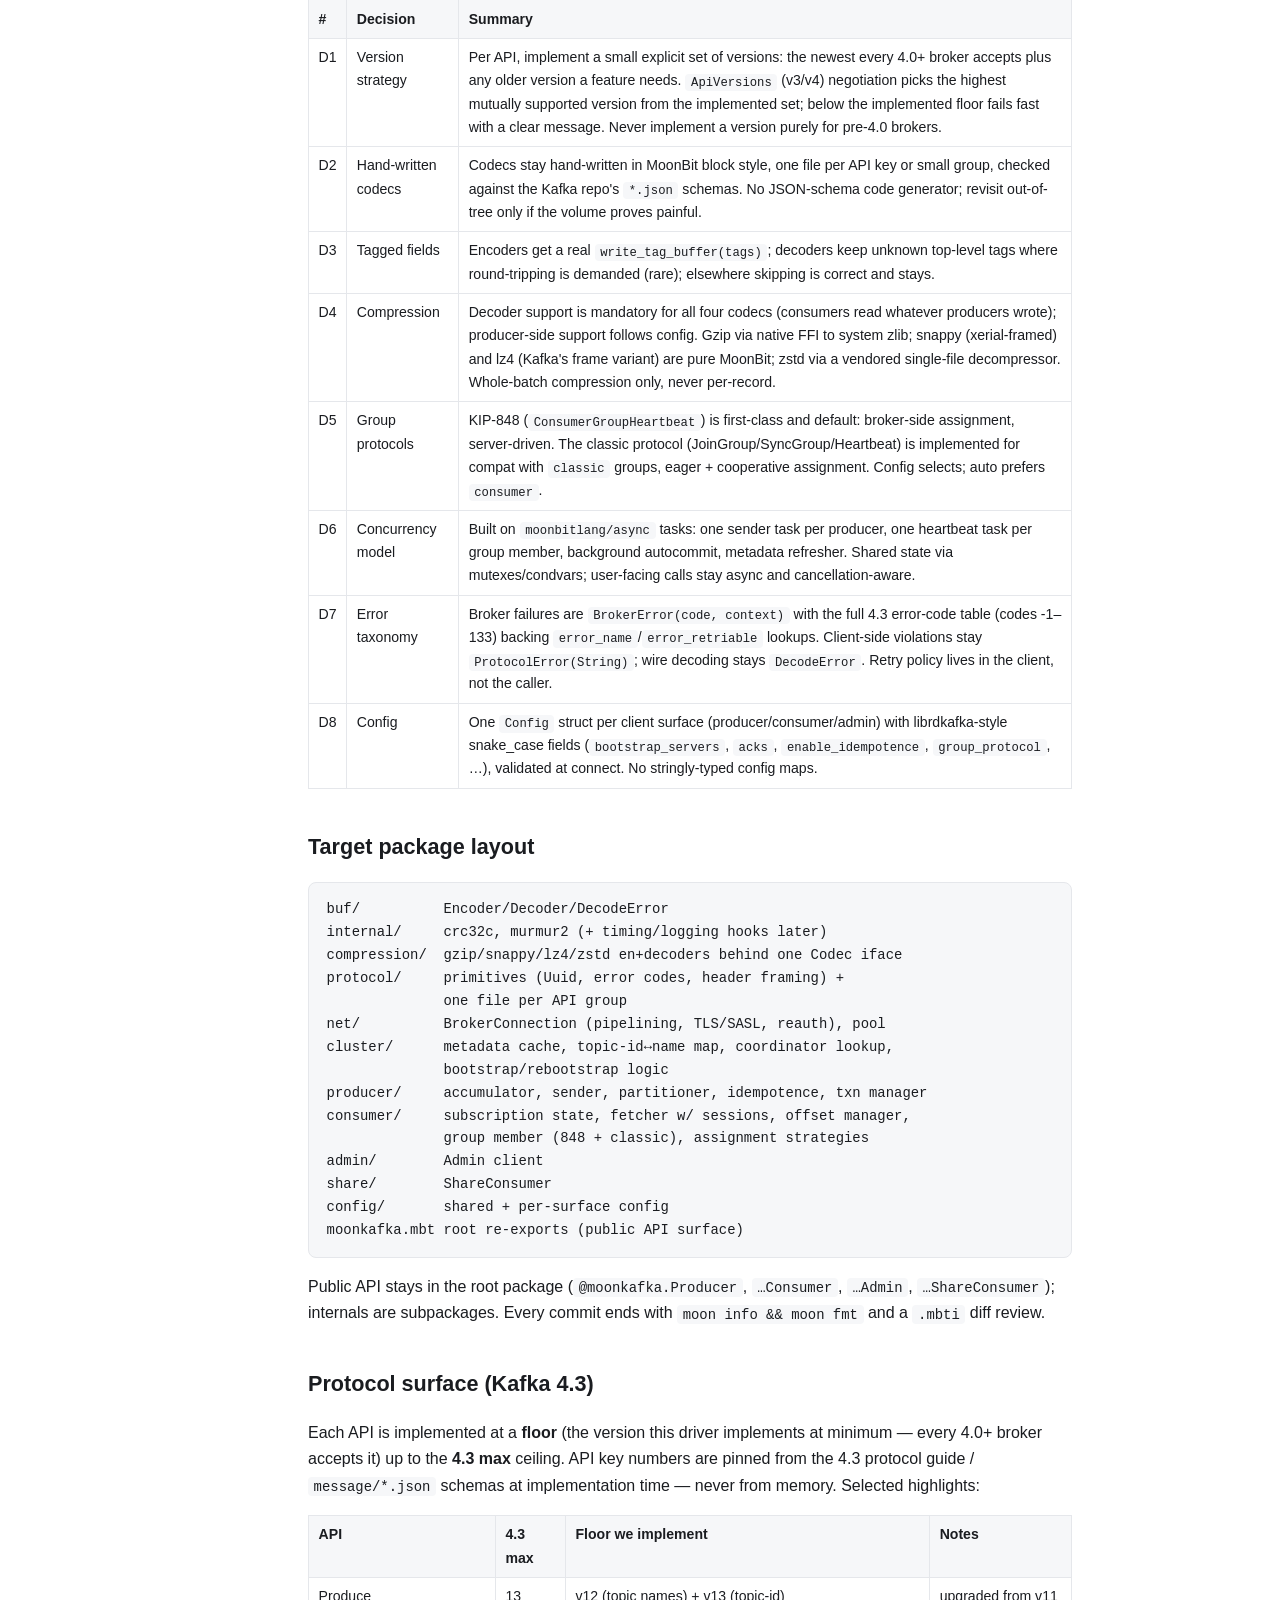
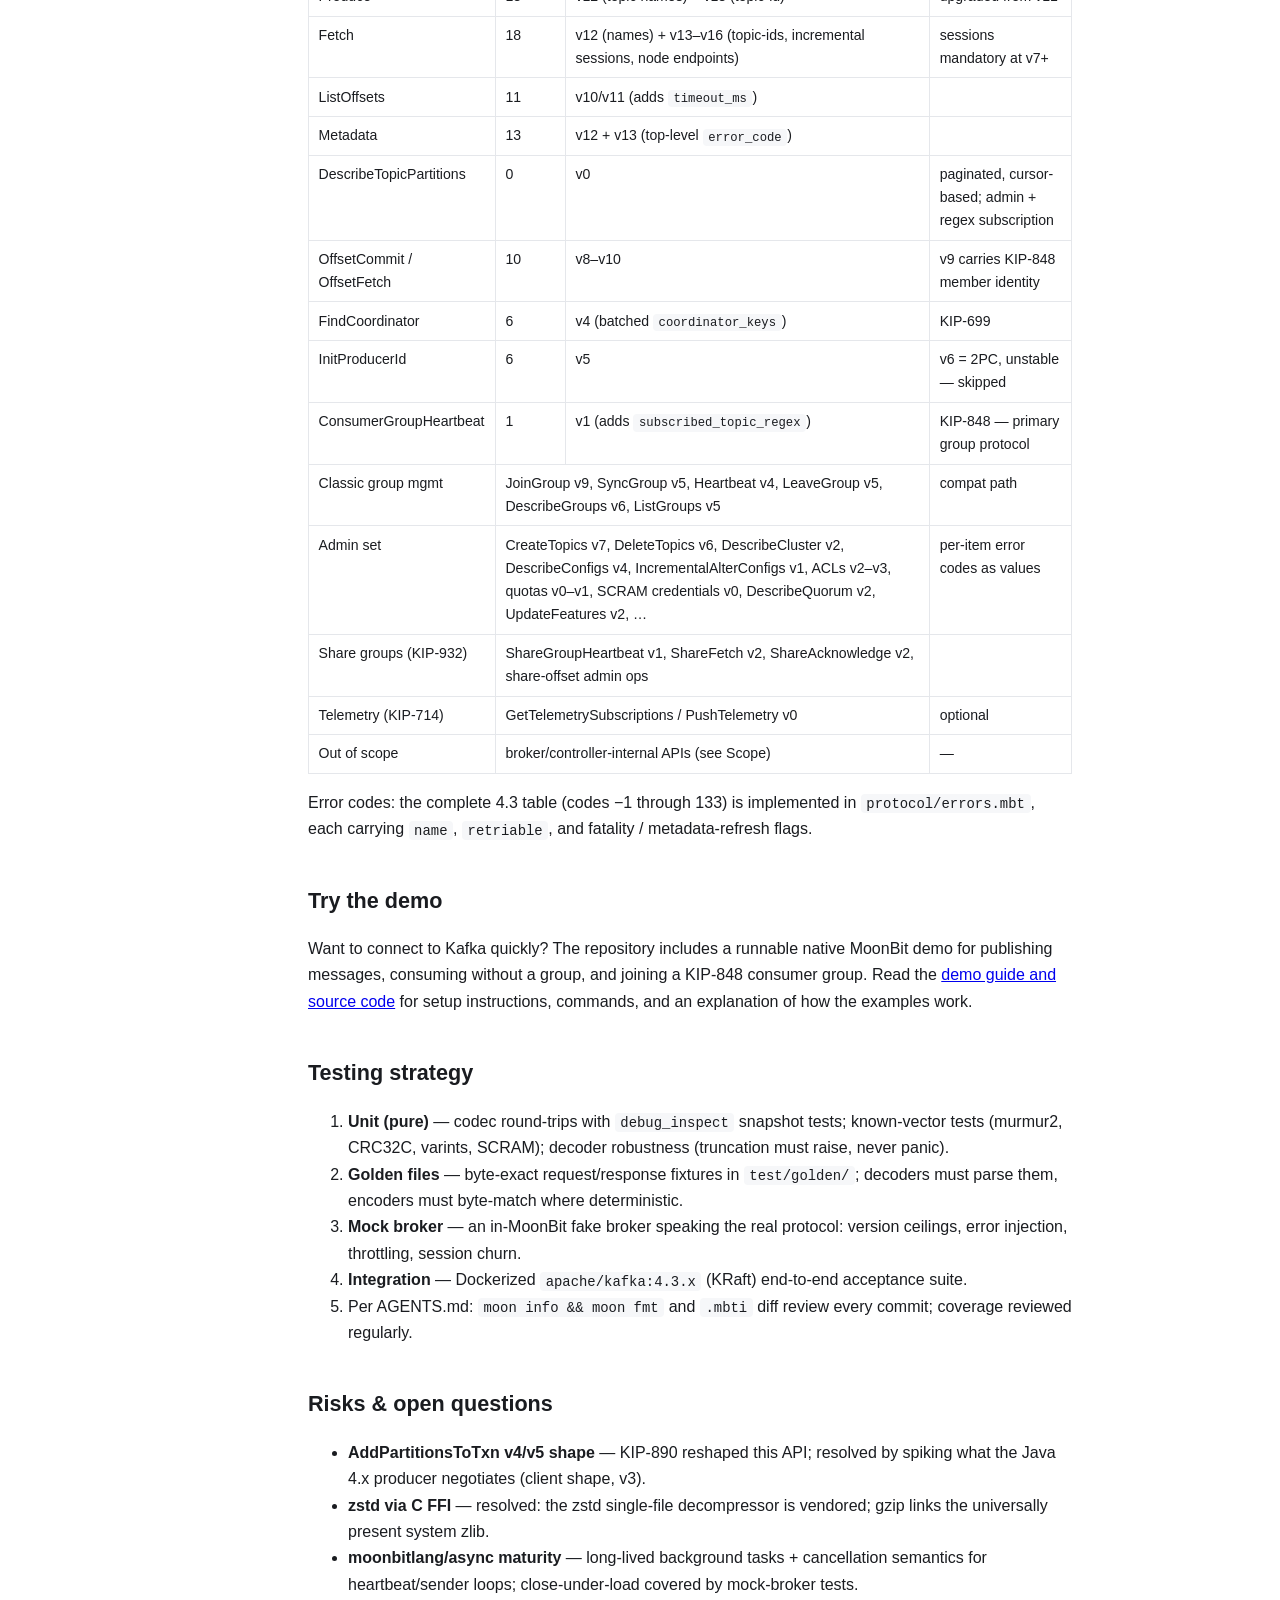
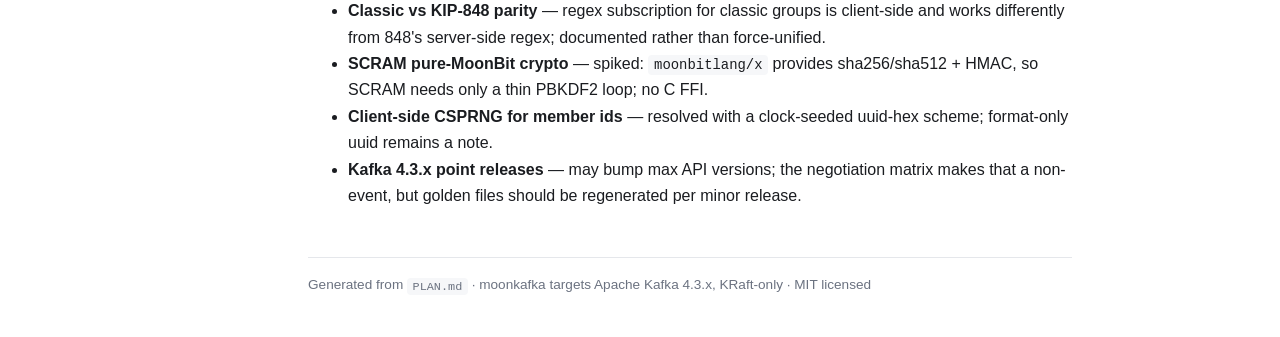
==== commit 09b1411f: "Add visible demo guide sections to localized docs" ====
--- a/docs/html/en_US/index.html
+++ b/docs/html/en_US/index.html
@@ -16,7 +16,7 @@
   <a href="#design">Design decisions</a>
   <a href="#layout">Package layout</a>
   <a href="#protocol">Protocol surface</a>
-  <a href="https://github.com/daqing/moonkafka/blob/main/docs/demo/README.md" target="_blank" rel="noopener">Demo code &amp; guide</a>
+  <a href="#demo">Demo code &amp; guide</a>
   <a href="#testing">Testing strategy</a>
   <a href="#risks">Risks &amp; open questions</a>
   <div class="lang-switch">
@@ -152,6 +152,13 @@
 <code>protocol/errors.mbt</code>, each carrying <code>name</code>,
 <code>retriable</code>, and fatality / metadata-refresh flags.</p>
 
+<h2 id="demo">Try the demo</h2>
+<p>Want to connect to Kafka quickly? The repository includes a runnable native
+MoonBit demo for publishing messages, consuming without a group, and joining a
+KIP-848 consumer group. Read the
+<a href="https://github.com/daqing/moonkafka/blob/main/docs/demo/README.md" target="_blank" rel="noopener">demo guide and source code</a>
+for setup instructions, commands, and an explanation of how the examples work.</p>
+
 <h2 id="testing">Testing strategy</h2>
 <ol>
   <li><strong>Unit (pure)</strong> — codec round-trips with <code>debug_inspect</code> snapshot tests; known-vector tests (murmur2, CRC32C, varints, SCRAM); decoder robustness (truncation must raise, never panic).</li>
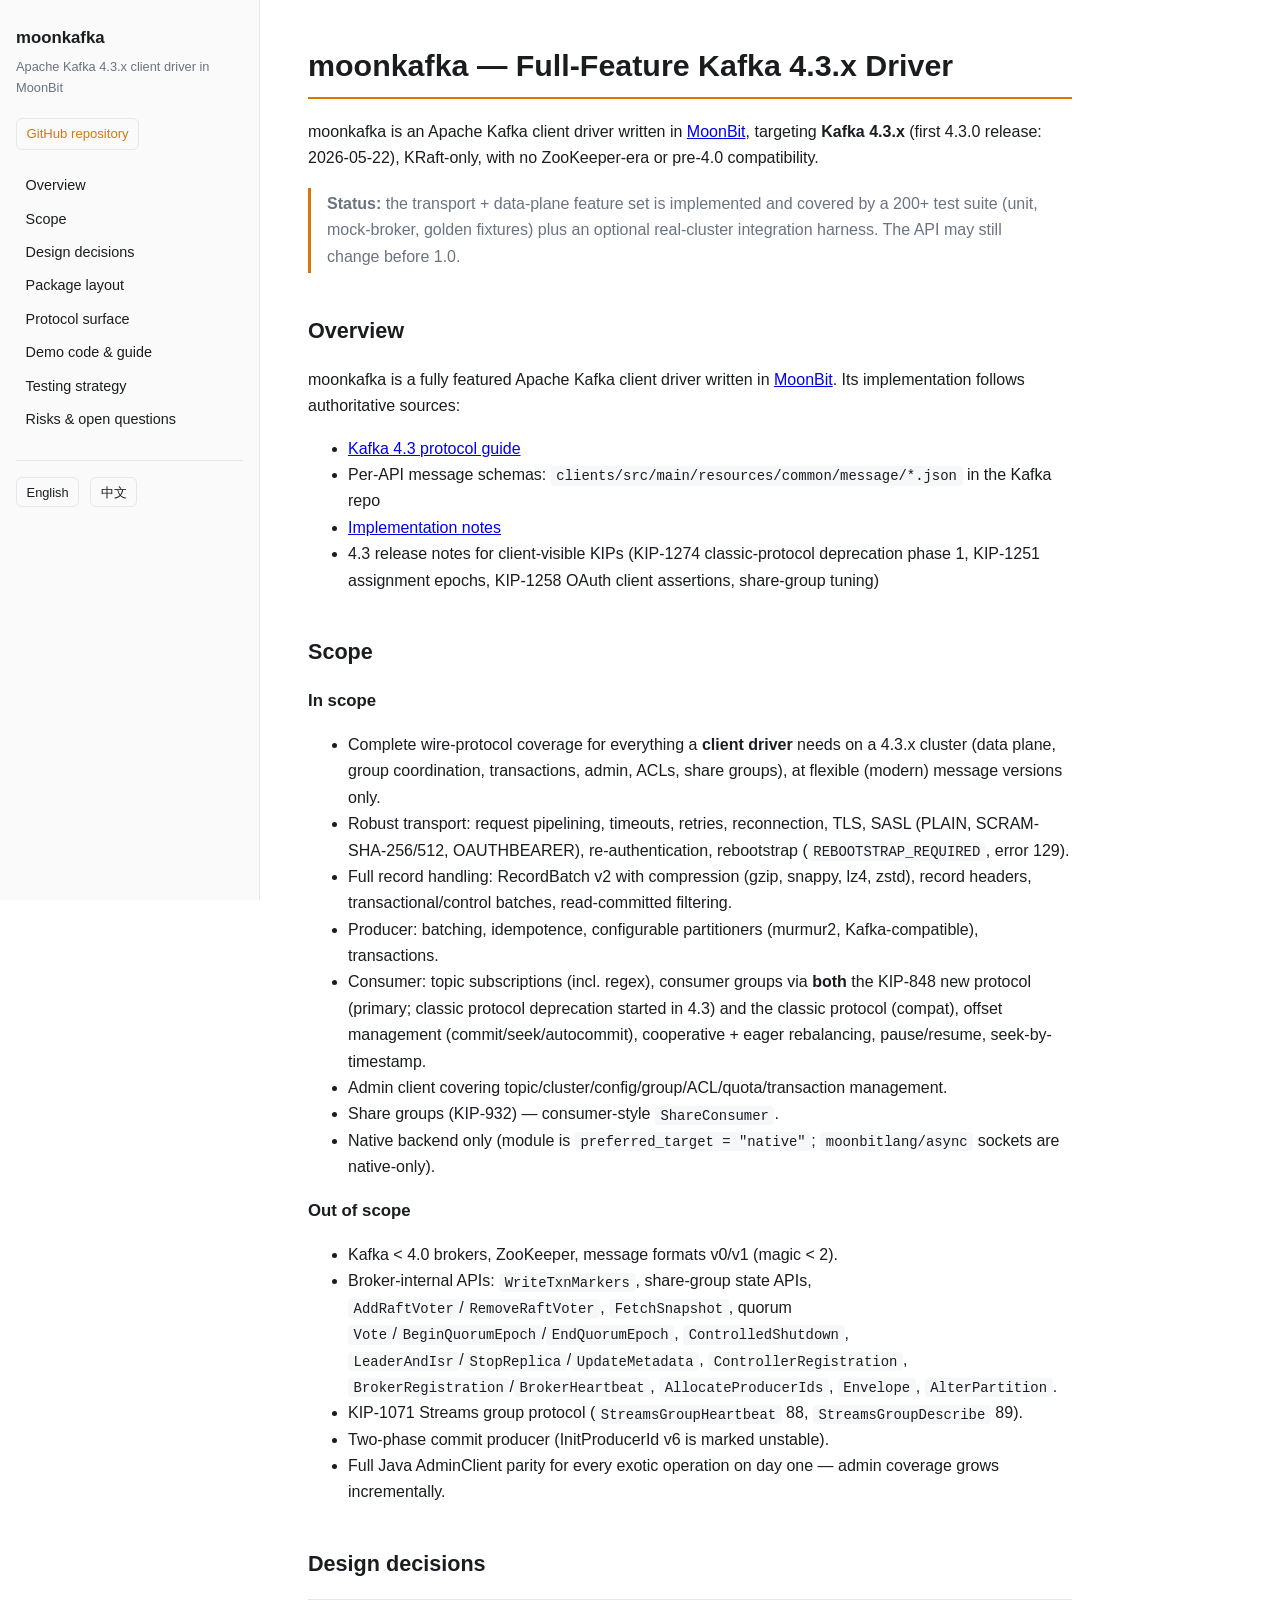
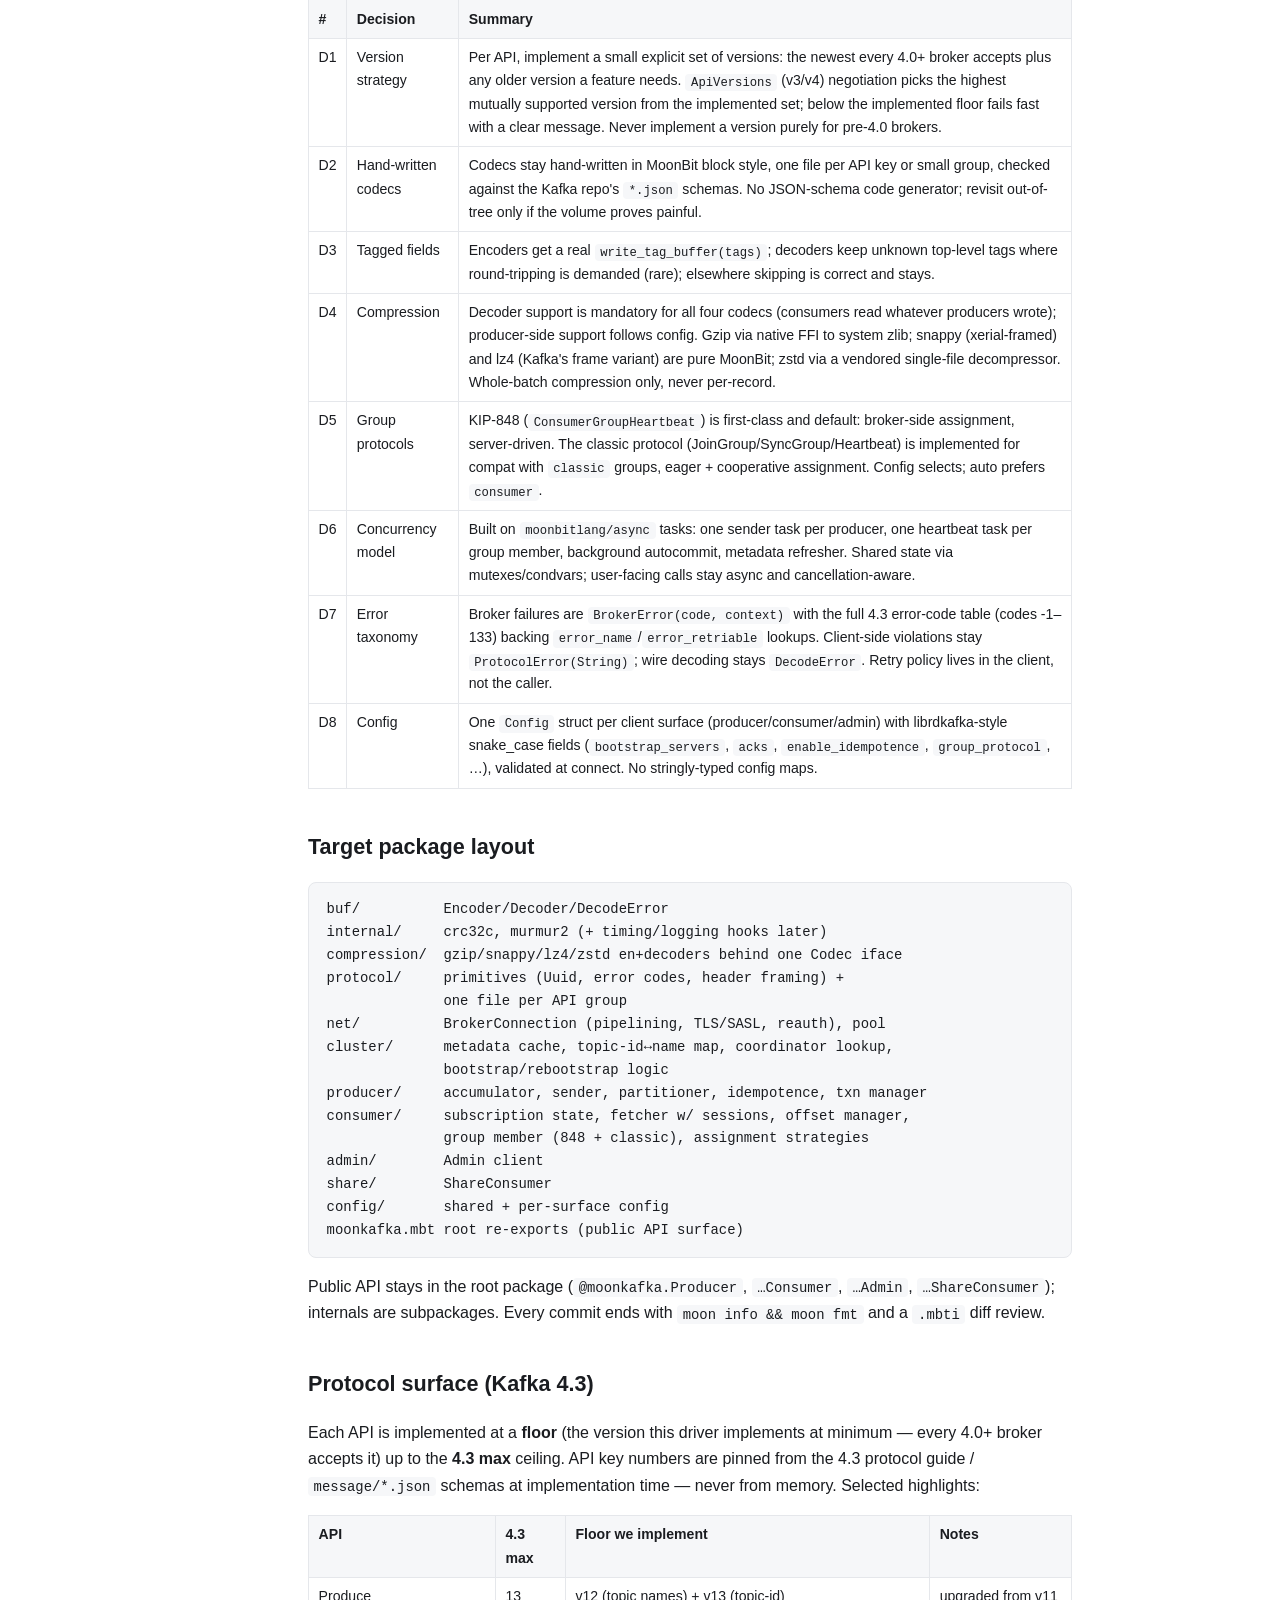
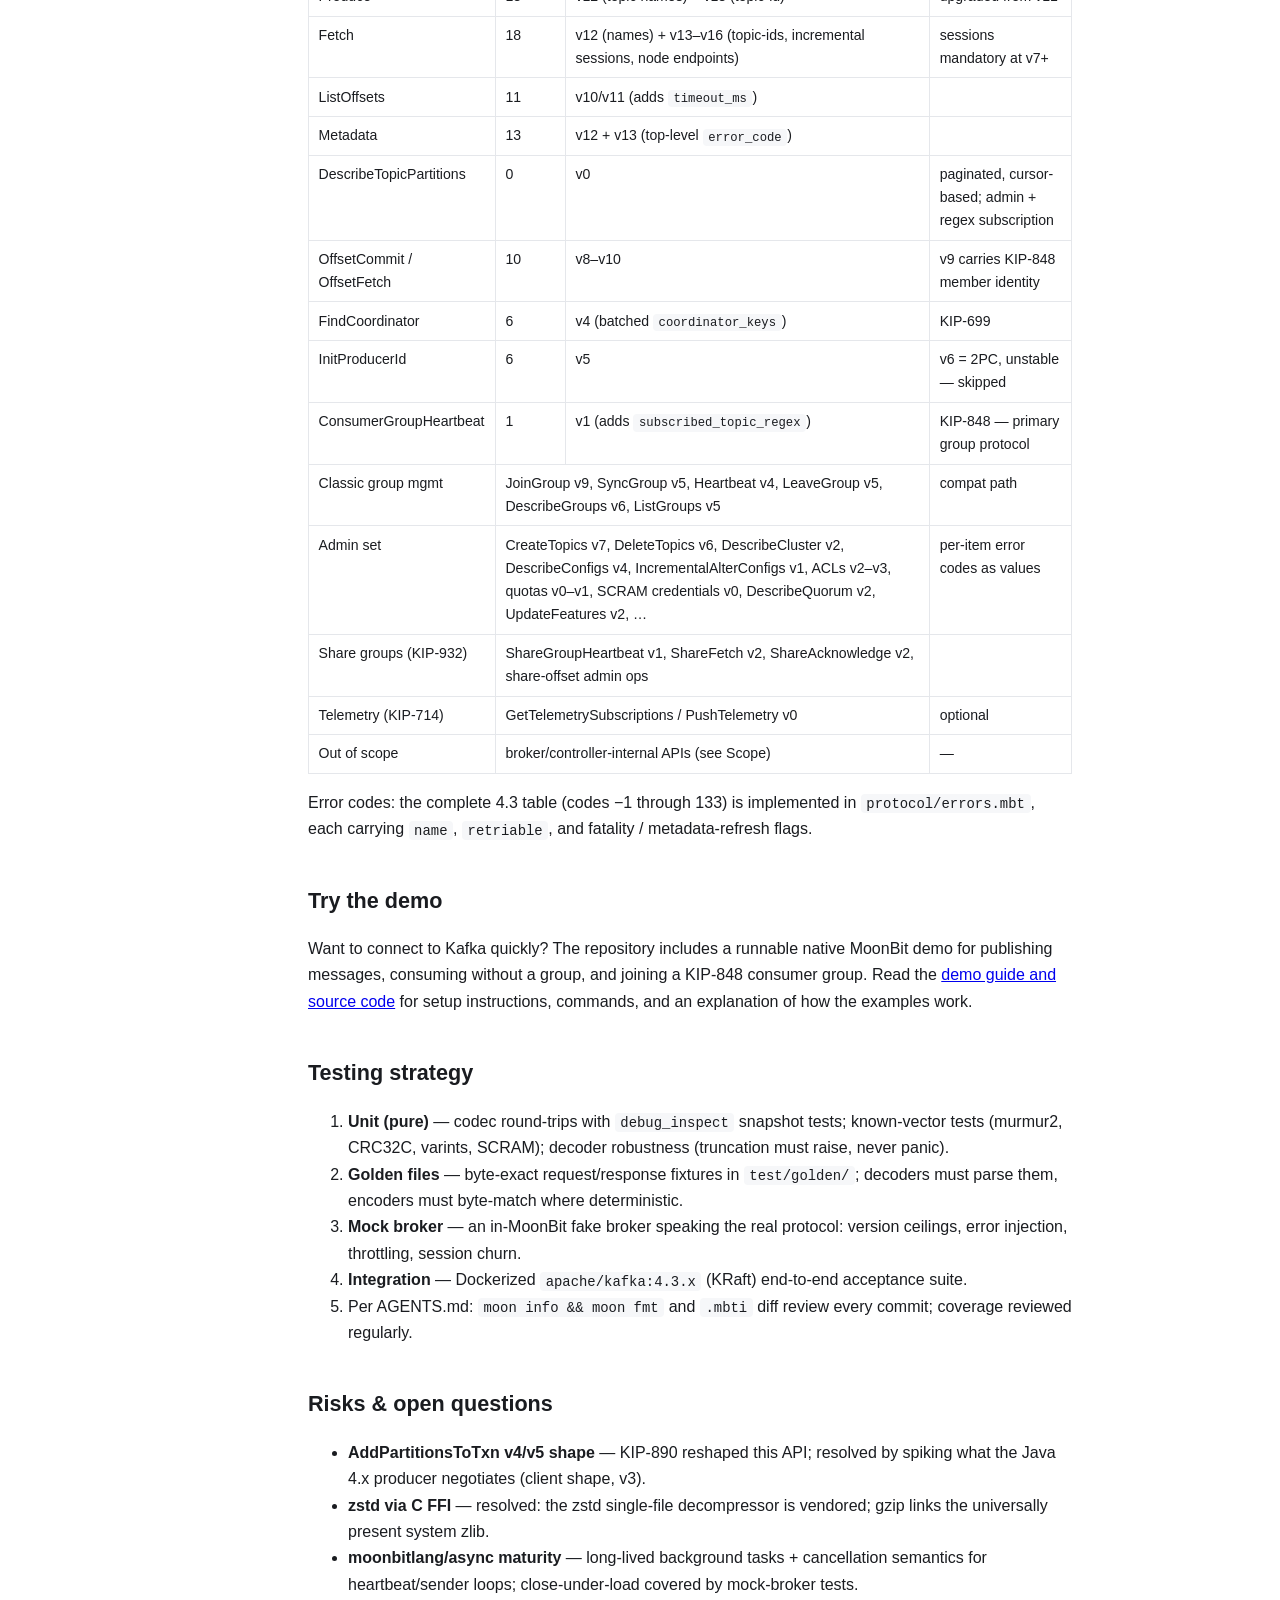
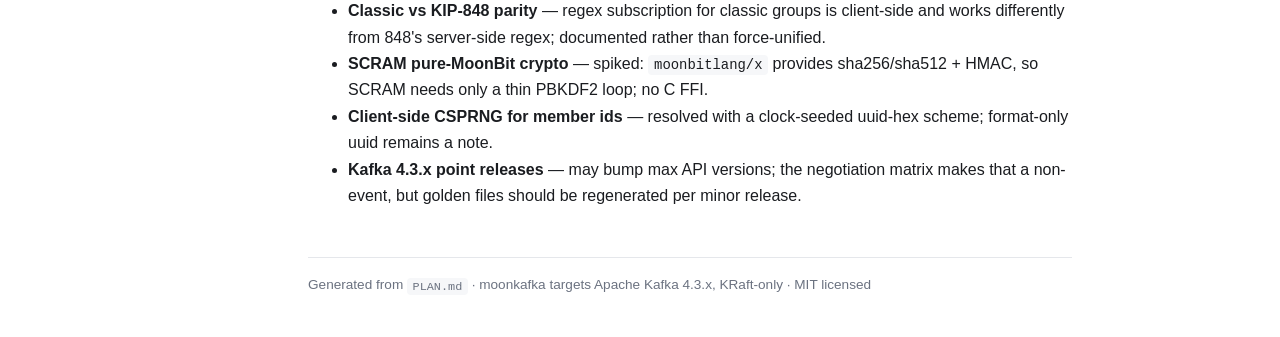
==== commit 858ea96e: "Link the GitHub repository in the docs sidebar" ====
--- a/docs/html/en_US/index.html
+++ b/docs/html/en_US/index.html
@@ -11,6 +11,9 @@
 <nav>
   <div class="brand">moonkafka</div>
   <div class="tagline">Apache Kafka 4.3.x client driver in MoonBit</div>
+  <div class="repo-link">
+    <a href="https://github.com/daqing/moonkafka" target="_blank" rel="noopener">GitHub repository</a>
+  </div>
   <a href="#overview">Overview</a>
   <a href="#scope">Scope</a>
   <a href="#design">Design decisions</a>
--- a/docs/html/en_US/style.css
+++ b/docs/html/en_US/style.css
@@ -108,4 +108,15 @@
   .layout { flex-direction: column; }
   nav { width: 100%; height: auto; position: static; border-right: none; border-bottom: 1px solid var(--border); }
   main { padding: 1.5rem; }
-}+}nav .repo-link {
+  margin: 0.75rem 0 1.25rem;
+}
+nav .repo-link a {
+  display: inline-block;
+  font-size: 0.82rem;
+  color: var(--accent);
+  border: 1px solid var(--border);
+  border-radius: 6px;
+  padding: 0.25rem 0.6rem;
+  text-decoration: none;
+}
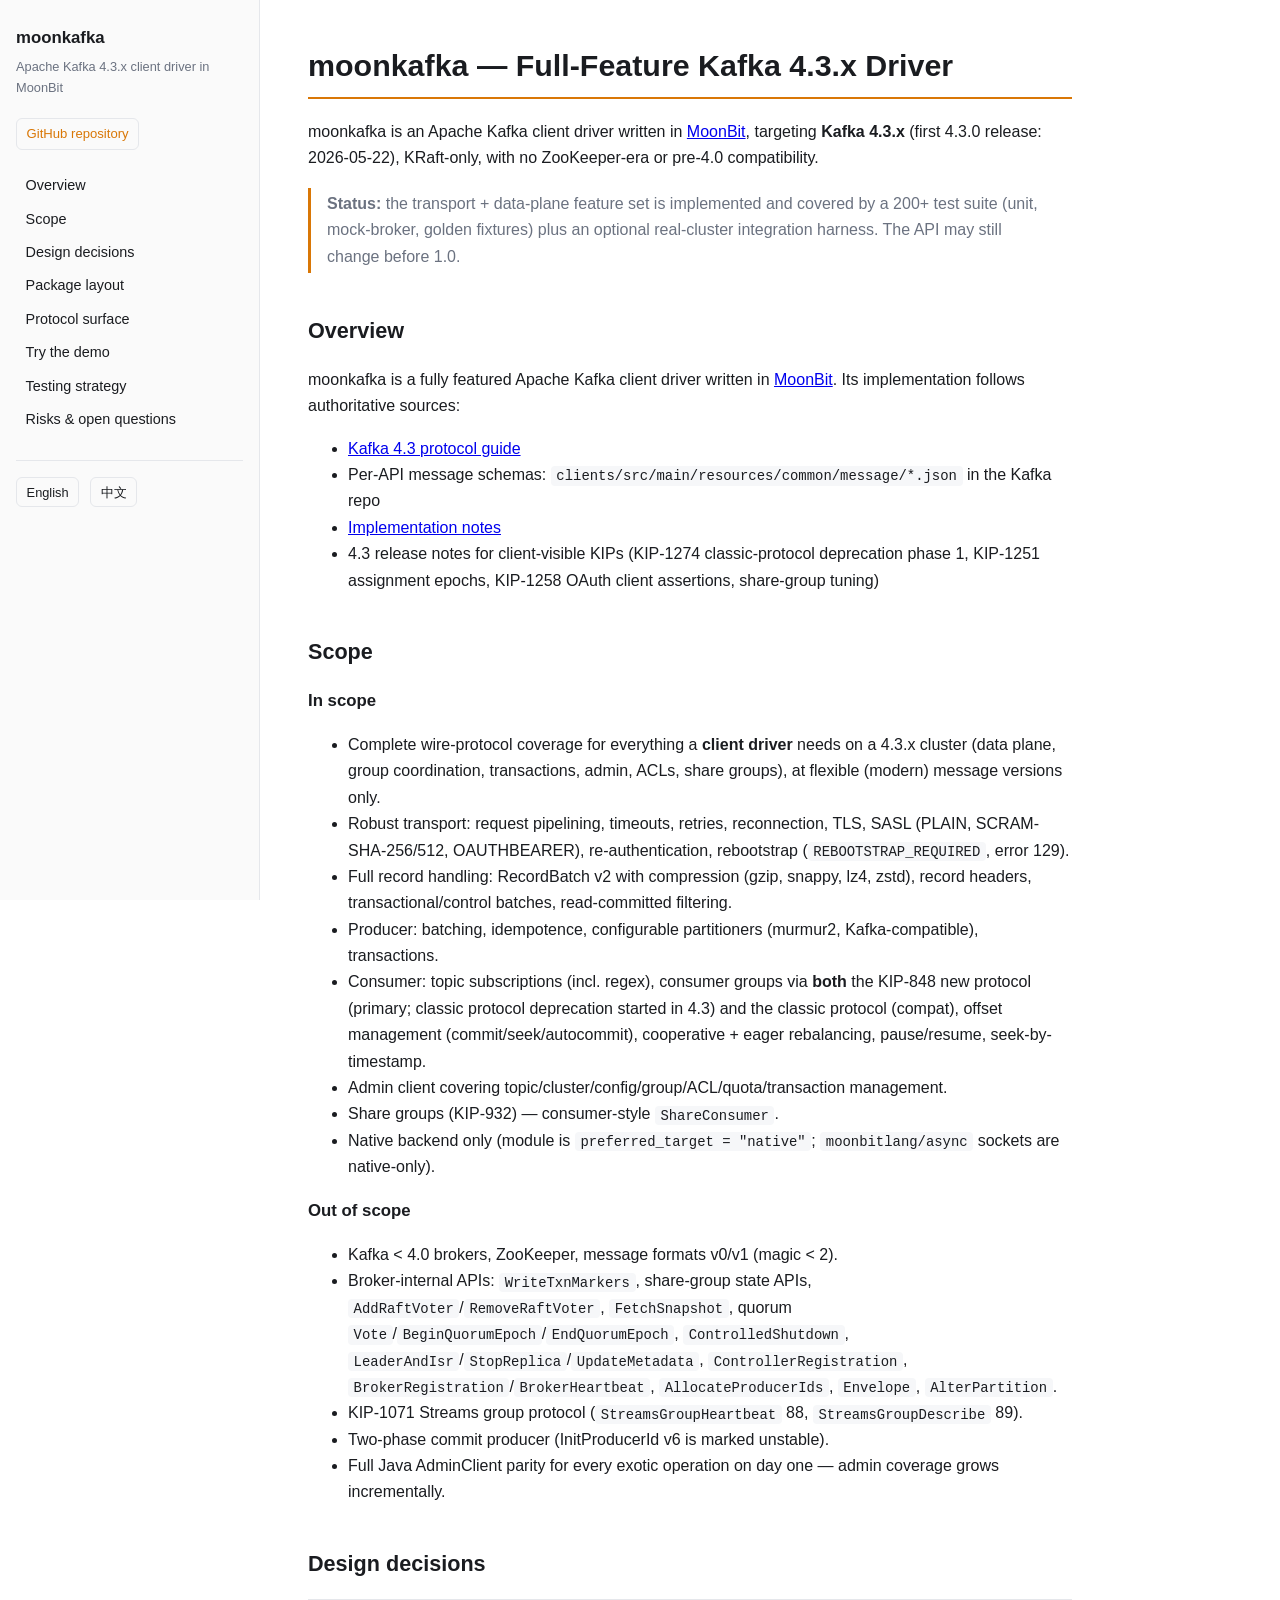
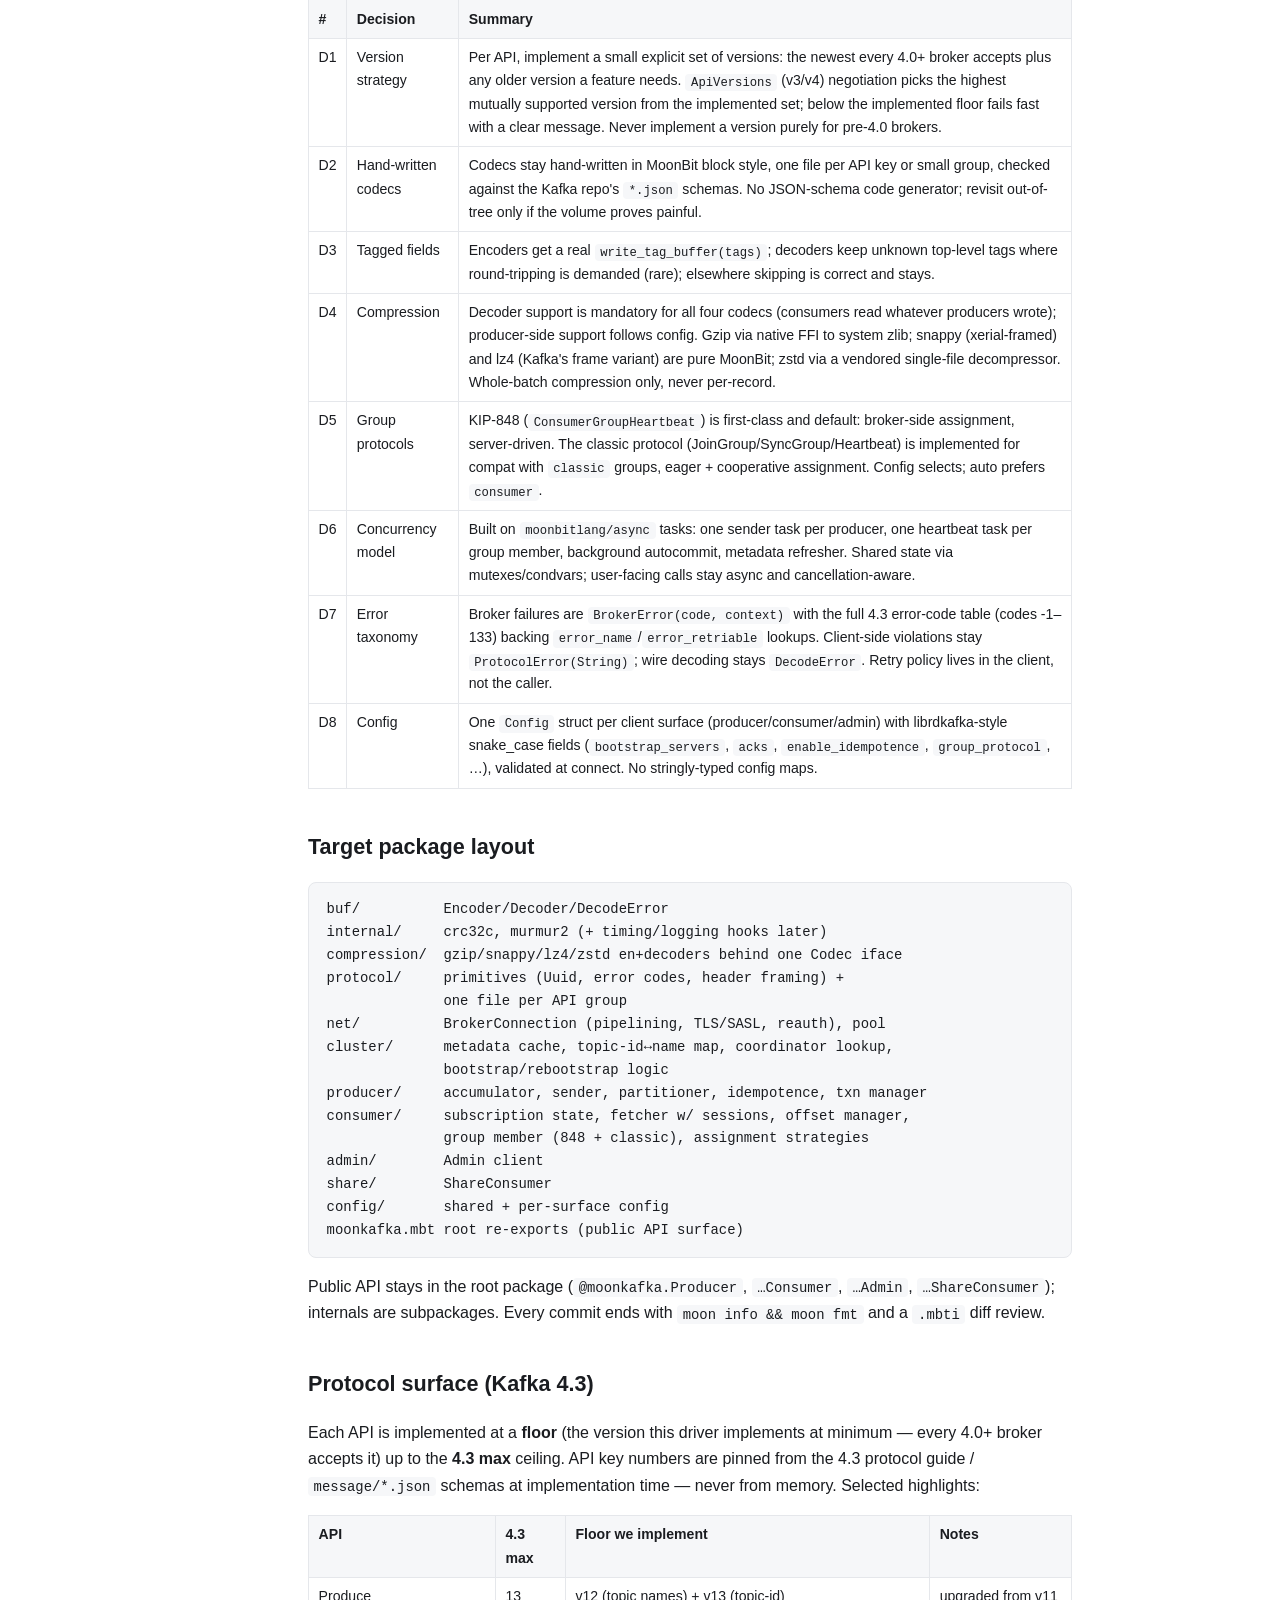
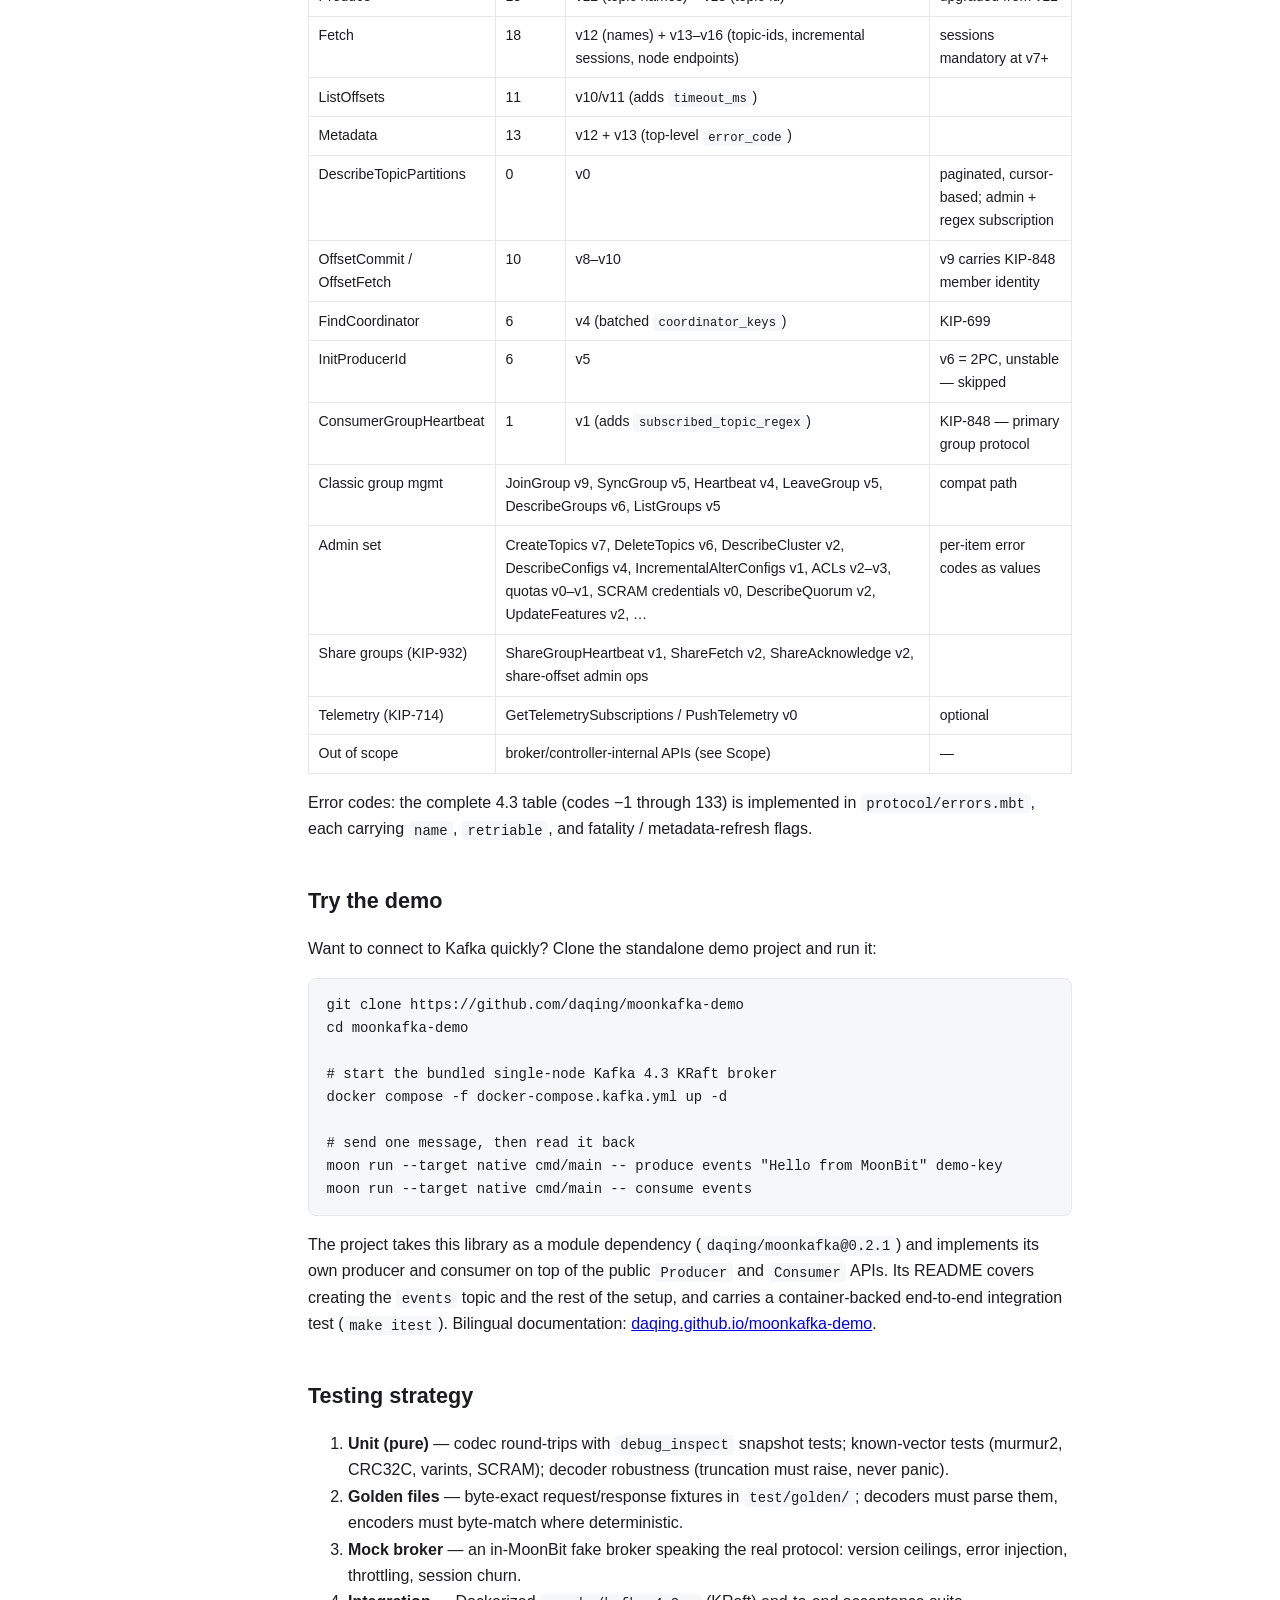
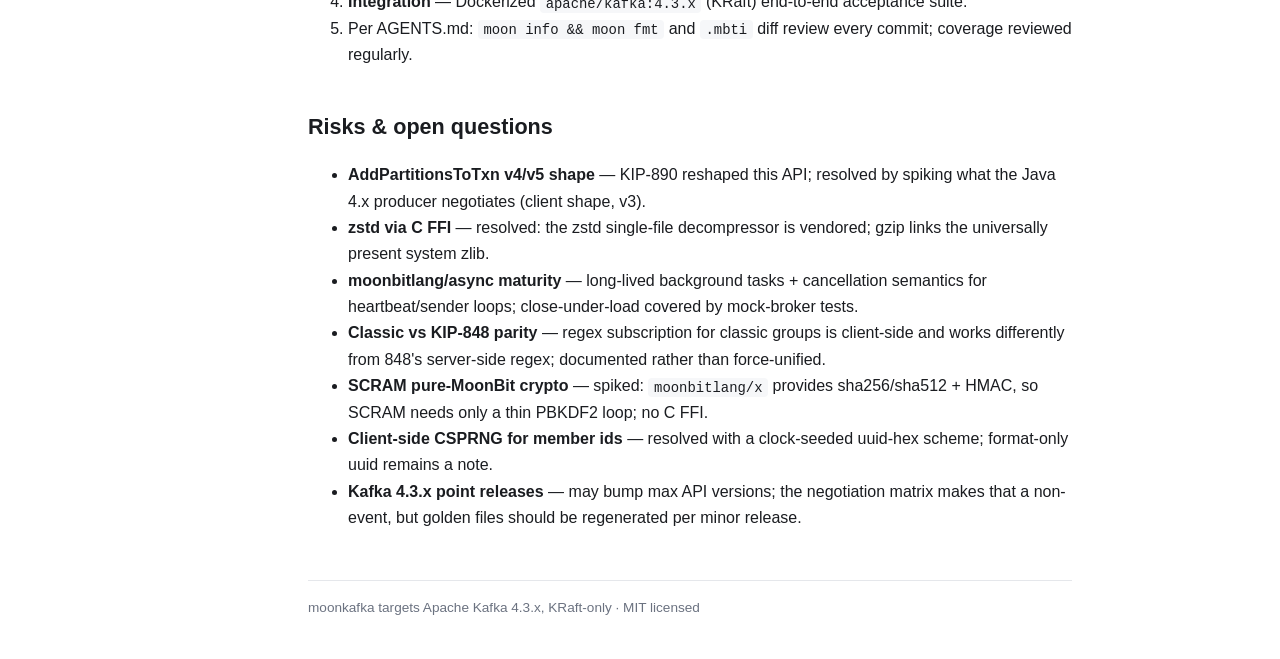
==== commit 87ef9139: "Document the standalone demo project README, the demo guides, and the published pages now point at d" ====
--- a/docs/html/en_US/index.html
+++ b/docs/html/en_US/index.html
@@ -19,7 +19,7 @@
   <a href="#design">Design decisions</a>
   <a href="#layout">Package layout</a>
   <a href="#protocol">Protocol surface</a>
-  <a href="#demo">Demo code &amp; guide</a>
+  <a href="#demo">Try the demo</a>
   <a href="#testing">Testing strategy</a>
   <a href="#risks">Risks &amp; open questions</a>
   <div class="lang-switch">
@@ -156,11 +156,26 @@
 <code>retriable</code>, and fatality / metadata-refresh flags.</p>
 
 <h2 id="demo">Try the demo</h2>
-<p>Want to connect to Kafka quickly? The repository includes a runnable native
-MoonBit demo for publishing messages, consuming without a group, and joining a
-KIP-848 consumer group. Read the
-<a href="https://github.com/daqing/moonkafka/blob/main/docs/demo/README.md" target="_blank" rel="noopener">demo guide and source code</a>
-for setup instructions, commands, and an explanation of how the examples work.</p>
+<p>Want to connect to Kafka quickly? Clone the standalone demo project and run
+it:</p>
+
+<pre><code>git clone https://github.com/daqing/moonkafka-demo
+cd moonkafka-demo
+
+# start the bundled single-node Kafka 4.3 KRaft broker
+docker compose -f docker-compose.kafka.yml up -d
+
+# send one message, then read it back
+moon run --target native cmd/main -- produce events "Hello from MoonBit" demo-key
+moon run --target native cmd/main -- consume events</code></pre>
+
+<p>The project takes this library as a module dependency
+(<code>daqing/moonkafka@0.2.1</code>) and implements its own producer and
+consumer on top of the public <code>Producer</code> and <code>Consumer</code>
+APIs. Its README covers creating the <code>events</code> topic and the rest of
+the setup, and carries a container-backed end-to-end integration test
+(<code>make itest</code>). Bilingual documentation:
+<a href="https://daqing.github.io/moonkafka-demo/" target="_blank" rel="noopener">daqing.github.io/moonkafka-demo</a>.</p>
 
 <h2 id="testing">Testing strategy</h2>
 <ol>
@@ -182,7 +197,7 @@
   <li><strong>Kafka 4.3.x point releases</strong> — may bump max API versions; the negotiation matrix makes that a non-event, but golden files should be regenerated per minor release.</li>
 </ul>
 
-<footer>Generated from <code>PLAN.md</code> · moonkafka targets Apache Kafka 4.3.x, KRaft-only · MIT licensed</footer>
+<footer>moonkafka targets Apache Kafka 4.3.x, KRaft-only · MIT licensed</footer>
 </main>
 </div>
 </body>
